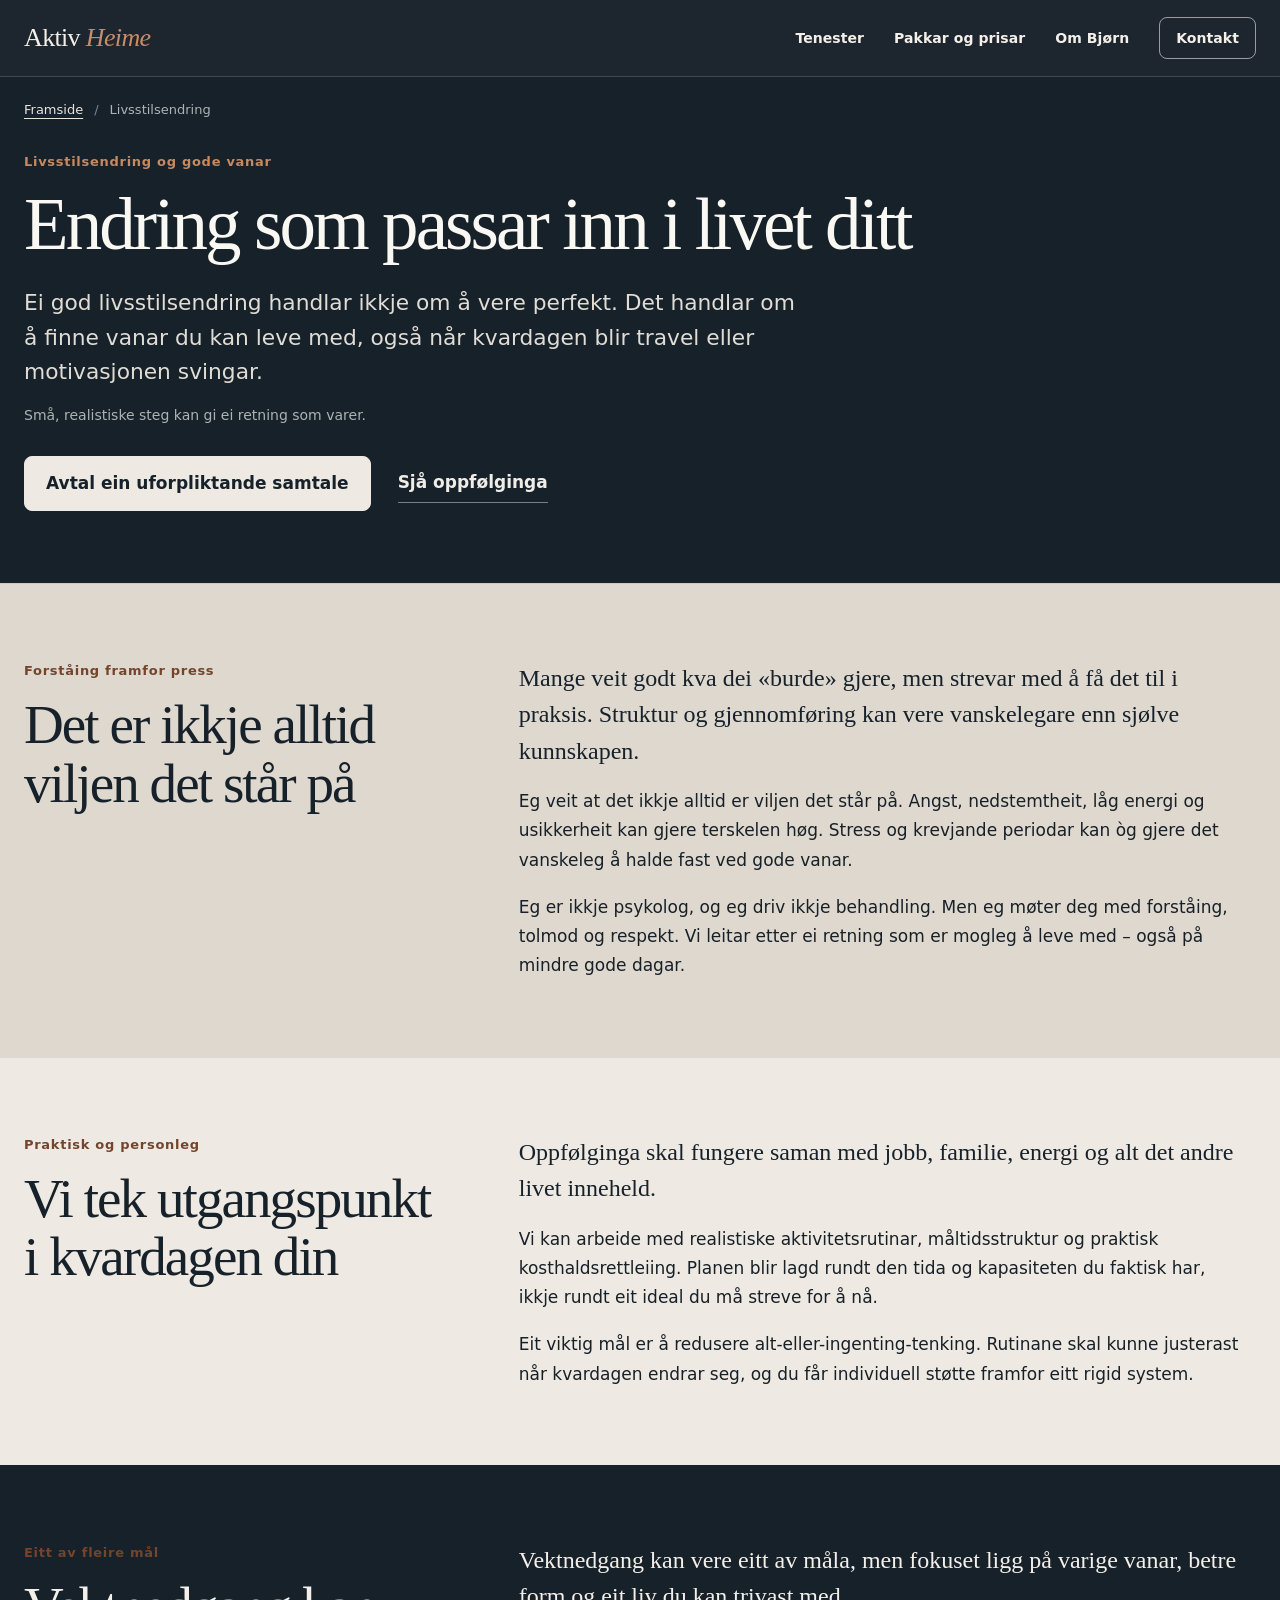
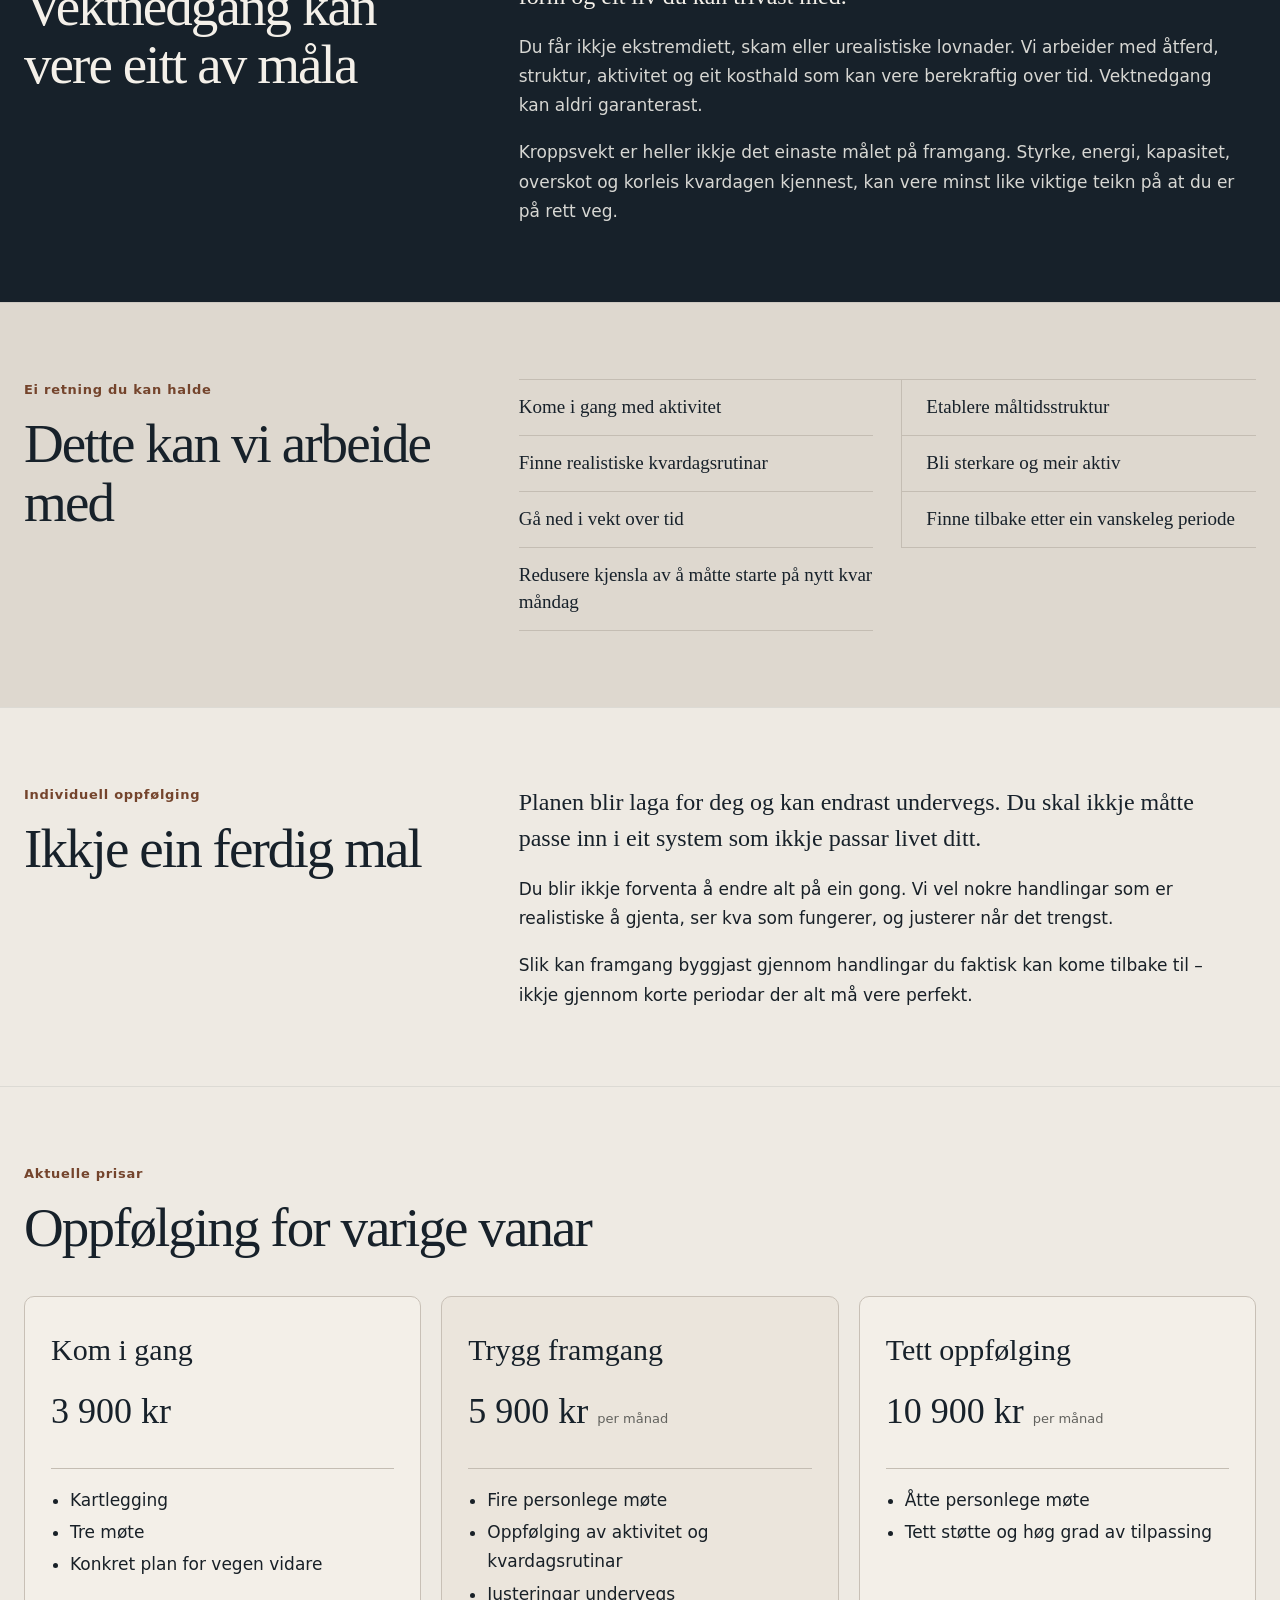
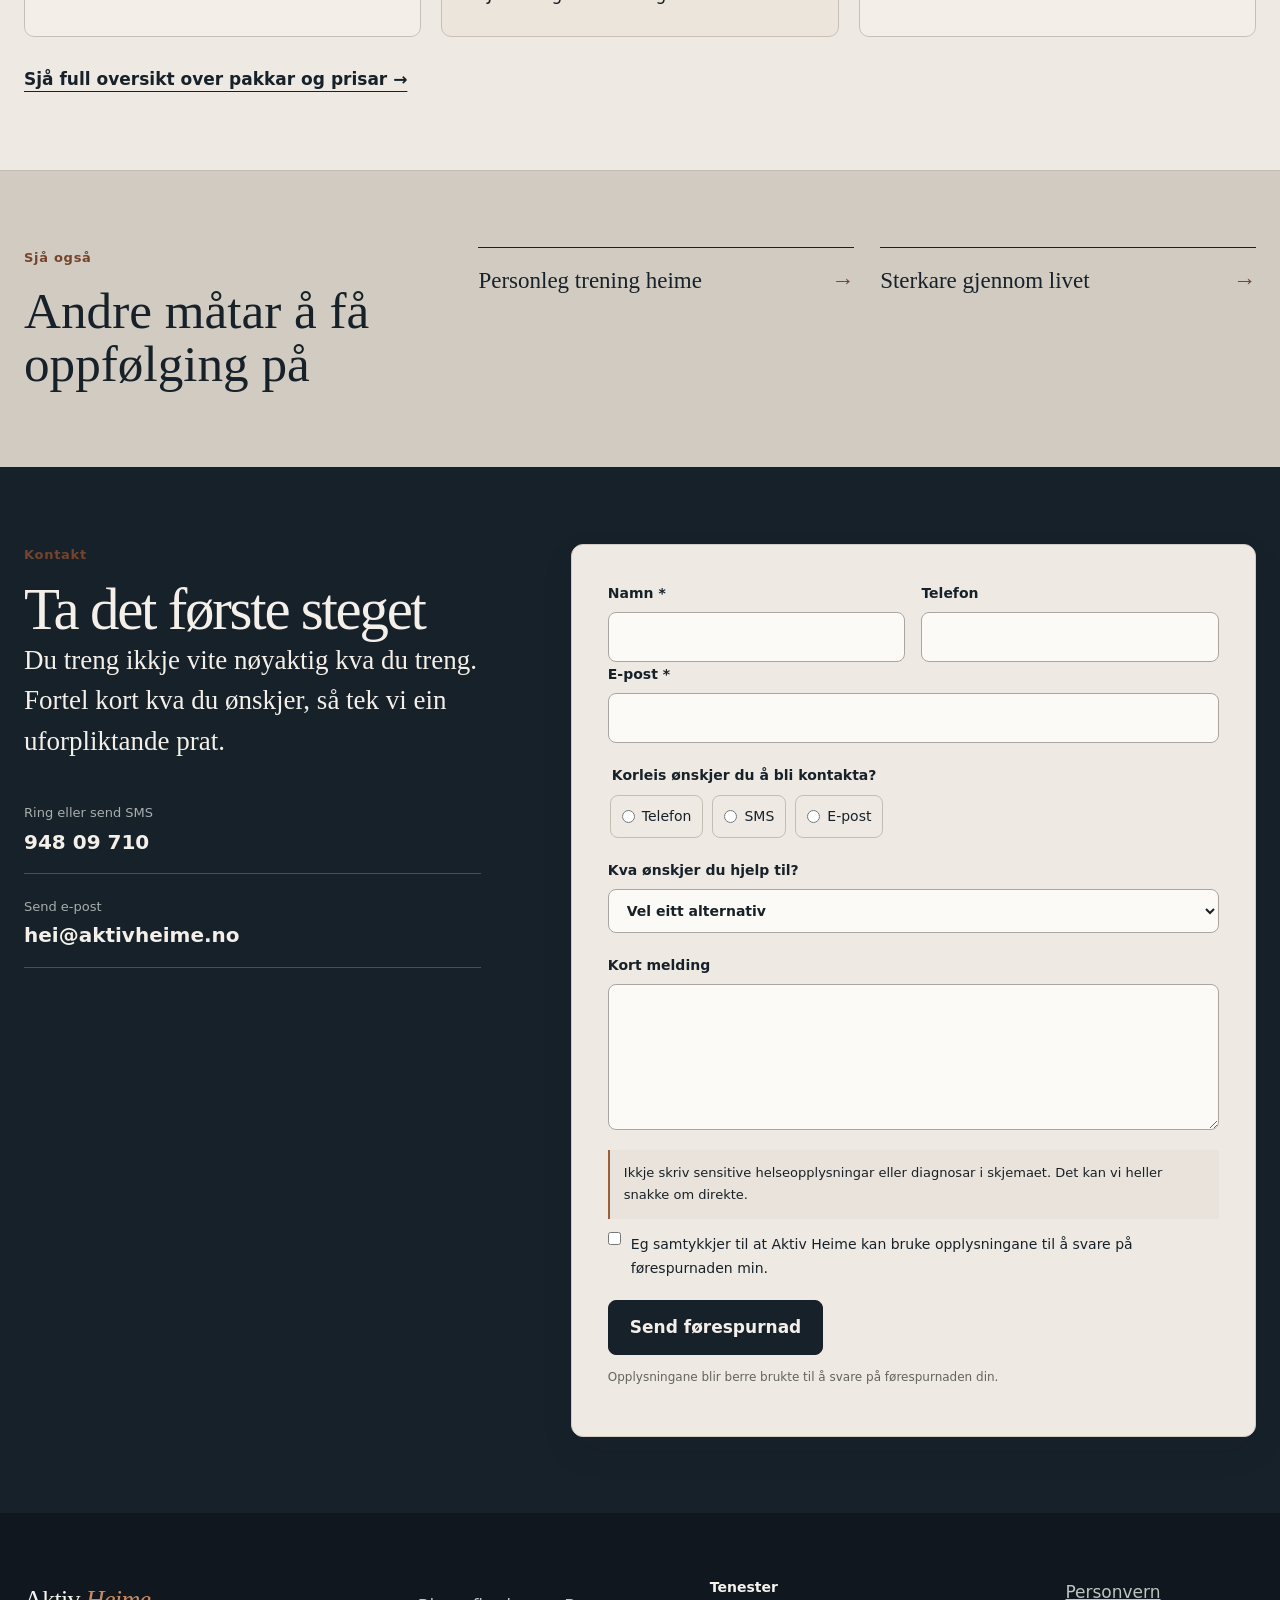
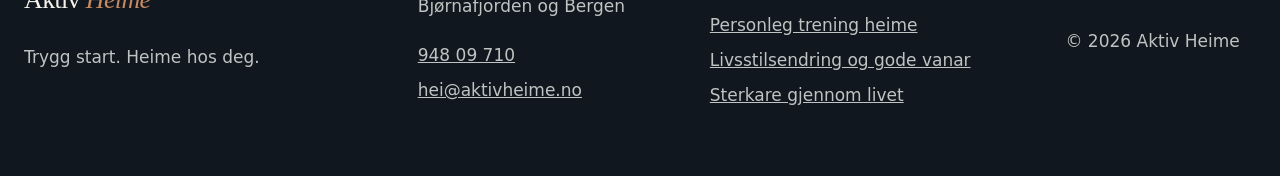
==== livsstilsendring.html @ d58cb323 "Legg til SEO-sider for tenestene" ====
<!doctype html>
<html lang="nn">
<head>
  <meta charset="utf-8">
  <meta name="viewport" content="width=device-width, initial-scale=1">
  <title>Livsstilsendring med personleg oppfølging i Bergen | Aktiv Heime</title>
  <meta name="description" content="Personleg støtte til aktivitet, kosthald og gode rutinar. For deg som ønskjer ei realistisk livsstilsendring i Bjørnafjorden eller Bergen.">
  <link rel="canonical" href="https://aktivheime.no/livsstilsendring.html">
  <meta property="og:type" content="website">
  <meta property="og:locale" content="nn_NO">
  <meta property="og:site_name" content="Aktiv Heime">
  <meta property="og:title" content="Livsstilsendring med personleg oppfølging i Bergen | Aktiv Heime">
  <meta property="og:description" content="Personleg støtte til aktivitet, kosthald og realistiske rutinar som passar inn i livet ditt.">
  <meta property="og:url" content="https://aktivheime.no/livsstilsendring.html">
  <meta property="og:image" content="https://aktivheime.no/assets/bjorn-hero.jpg">
  <meta name="twitter:card" content="summary_large_image">
  <meta name="twitter:title" content="Livsstilsendring med personleg oppfølging | Aktiv Heime">
  <meta name="twitter:description" content="Personleg støtte til aktivitet, kosthald og realistiske rutinar som passar inn i livet ditt.">
  <meta name="twitter:image" content="https://aktivheime.no/assets/bjorn-hero.jpg">
  <link rel="icon" href="favicon.svg" type="image/svg+xml">
  <link rel="stylesheet" href="styles.css">
  <script type="application/ld+json">
  {
    "@context": "https://schema.org",
    "@graph": [
      {
        "@type": "WebPage",
        "@id": "https://aktivheime.no/livsstilsendring.html#webpage",
        "url": "https://aktivheime.no/livsstilsendring.html",
        "name": "Livsstilsendring med personleg oppfølging i Bergen",
        "description": "Personleg støtte til aktivitet, kosthald og gode rutinar i Bjørnafjorden og Bergen.",
        "inLanguage": "nn-NO",
        "isPartOf": {"@id": "https://aktivheime.no/#website"},
        "breadcrumb": {"@id": "https://aktivheime.no/livsstilsendring.html#breadcrumb"},
        "mainEntity": {"@id": "https://aktivheime.no/livsstilsendring.html#service"}
      },
      {
        "@type": "WebSite",
        "@id": "https://aktivheime.no/#website",
        "url": "https://aktivheime.no/",
        "name": "Aktiv Heime",
        "inLanguage": "nn-NO"
      },
      {
        "@type": "BreadcrumbList",
        "@id": "https://aktivheime.no/livsstilsendring.html#breadcrumb",
        "itemListElement": [
          {"@type": "ListItem", "position": 1, "name": "Framside", "item": "https://aktivheime.no/"},
          {"@type": "ListItem", "position": 2, "name": "Livsstilsendring", "item": "https://aktivheime.no/livsstilsendring.html"}
        ]
      },
      {
        "@type": "Service",
        "@id": "https://aktivheime.no/livsstilsendring.html#service",
        "name": "Livsstilsendring og gode vanar",
        "serviceType": "Personleg oppfølging for livsstilsendring",
        "description": "Individuell støtte til aktivitet, kosthald og realistiske kvardagsrutinar.",
        "provider": {
          "@type": "ProfessionalService",
          "@id": "https://aktivheime.no/#provider",
          "name": "Aktiv Heime",
          "url": "https://aktivheime.no/",
          "telephone": "+4794809710",
          "email": "hei@aktivheime.no"
        },
        "areaServed": [
          {"@type": "Place", "name": "Bjørnafjorden"},
          {"@type": "Place", "name": "Bergen sør"},
          {"@type": "Place", "name": "Fana"},
          {"@type": "Place", "name": "Bergen sentrum"}
        ]
      }
    ]
  }
  </script>
</head>
<body>
  <a class="skip-link" href="#hovudinnhald">Gå til hovudinnhaldet</a>
  <header class="site-header">
    <div class="container nav-wrap">
      <a class="wordmark" href="/" aria-label="Aktiv Heime – til framsida">Aktiv <span>Heime</span></a>
      <button class="menu-button" type="button" aria-expanded="false" aria-controls="hovudmeny"><span class="sr-only">Opne meny</span><span></span><span></span><span></span></button>
      <nav id="hovudmeny" aria-label="Hovudmeny"><a href="/#tenester">Tenester</a><a href="/#pakkar">Pakkar og prisar</a><a href="/#om">Om Bjørn</a><a class="nav-cta" href="#kontakt">Kontakt</a></nav>
    </div>
  </header>
  <main id="hovudinnhald">
    <section class="service-hero service-hero-text">
      <div class="container">
        <nav class="breadcrumbs" aria-label="Brødsmular"><ol><li><a href="/">Framside</a></li><li aria-current="page">Livsstilsendring</li></ol></nav>
        <div class="service-hero-copy">
          <p class="eyebrow">Livsstilsendring og gode vanar</p>
          <h1>Endring som passar inn i livet ditt</h1>
          <p class="lead">Ei god livsstilsendring handlar ikkje om å vere perfekt. Det handlar om å finne vanar du kan leve med, også når kvardagen blir travel eller motivasjonen svingar.</p>
          <p class="service-support">Små, realistiske steg kan gi ei retning som varer.</p>
          <div class="actions"><a class="button primary" href="#kontakt">Avtal ein uforpliktande samtale</a><a class="button secondary" href="#slik-jobbar-vi">Sjå oppfølginga</a></div>
        </div>
      </div>
    </section>

    <section class="service-section">
      <div class="container service-grid">
        <div class="service-heading"><p class="eyebrow">Forståing framfor press</p><h2>Det er ikkje alltid viljen det står på</h2></div>
        <div class="service-prose">
          <p class="service-intro">Mange veit godt kva dei «burde» gjere, men strevar med å få det til i praksis. Struktur og gjennomføring kan vere vanskelegare enn sjølve kunnskapen.</p>
          <p>Eg veit at det ikkje alltid er viljen det står på. Angst, nedstemtheit, låg energi og usikkerheit kan gjere terskelen høg. Stress og krevjande periodar kan òg gjere det vanskeleg å halde fast ved gode vanar.</p>
          <p>Eg er ikkje psykolog, og eg driv ikkje behandling. Men eg møter deg med forståing, tolmod og respekt. Vi leitar etter ei retning som er mogleg å leve med – også på mindre gode dagar.</p>
        </div>
      </div>
    </section>

    <section class="service-section surface" id="slik-jobbar-vi">
      <div class="container service-grid">
        <div class="service-heading"><p class="eyebrow">Praktisk og personleg</p><h2>Vi tek utgangspunkt i kvardagen din</h2></div>
        <div class="service-prose">
          <p class="service-intro">Oppfølginga skal fungere saman med jobb, familie, energi og alt det andre livet inneheld.</p>
          <p>Vi kan arbeide med realistiske aktivitetsrutinar, måltidsstruktur og praktisk kosthaldsrettleiing. Planen blir lagd rundt den tida og kapasiteten du faktisk har, ikkje rundt eit ideal du må streve for å nå.</p>
          <p>Eit viktig mål er å redusere alt-eller-ingenting-tenking. Rutinane skal kunne justerast når kvardagen endrar seg, og du får individuell støtte framfor eitt rigid system.</p>
        </div>
      </div>
    </section>

    <section class="service-section dark">
      <div class="container service-grid">
        <div class="service-heading"><p class="eyebrow">Eitt av fleire mål</p><h2>Vektnedgang kan vere eitt av måla</h2></div>
        <div class="service-prose">
          <p class="service-intro">Vektnedgang kan vere eitt av måla, men fokuset ligg på varige vanar, betre form og eit liv du kan trivast med.</p>
          <p>Du får ikkje ekstremdiett, skam eller urealistiske lovnader. Vi arbeider med åtferd, struktur, aktivitet og eit kosthald som kan vere berekraftig over tid. Vektnedgang kan aldri garanterast.</p>
          <p>Kroppsvekt er heller ikkje det einaste målet på framgang. Styrke, energi, kapasitet, overskot og korleis kvardagen kjennest, kan vere minst like viktige teikn på at du er på rett veg.</p>
        </div>
      </div>
    </section>

    <section class="service-section">
      <div class="container service-grid">
        <div class="service-heading"><p class="eyebrow">Ei retning du kan halde</p><h2>Dette kan vi arbeide med</h2></div>
        <ul class="editorial-list">
          <li>Kome i gang med aktivitet</li>
          <li>Etablere måltidsstruktur</li>
          <li>Finne realistiske kvardagsrutinar</li>
          <li>Bli sterkare og meir aktiv</li>
          <li>Gå ned i vekt over tid</li>
          <li>Finne tilbake etter ein vanskeleg periode</li>
          <li>Redusere kjensla av å måtte starte på nytt kvar måndag</li>
        </ul>
      </div>
    </section>

    <section class="service-section surface">
      <div class="container service-grid">
        <div class="service-heading"><p class="eyebrow">Individuell oppfølging</p><h2>Ikkje ein ferdig mal</h2></div>
        <div class="service-prose">
          <p class="service-intro">Planen blir laga for deg og kan endrast undervegs. Du skal ikkje måtte passe inn i eit system som ikkje passar livet ditt.</p>
          <p>Du blir ikkje forventa å endre alt på ein gong. Vi vel nokre handlingar som er realistiske å gjenta, ser kva som fungerer, og justerer når det trengst.</p>
          <p>Slik kan framgang byggjast gjennom handlingar du faktisk kan kome tilbake til – ikkje gjennom korte periodar der alt må vere perfekt.</p>
        </div>
      </div>
    </section>

    <section class="service-section service-pricing" id="prisar">
      <div class="container">
        <div class="section-head"><p class="eyebrow">Aktuelle prisar</p><h2>Oppfølging for varige vanar</h2></div>
        <div class="summary-grid">
          <article class="summary-card"><h3>Kom i gang</h3><p class="price">3 900 kr</p><ul><li>Kartlegging</li><li>Tre møte</li><li>Konkret plan for vegen vidare</li></ul></article>
          <article class="summary-card"><h3>Trygg framgang</h3><p class="price">5 900 kr <small>per månad</small></p><ul><li>Fire personlege møte</li><li>Oppfølging av aktivitet og kvardagsrutinar</li><li>Justeringar undervegs</li></ul></article>
          <article class="summary-card"><h3>Tett oppfølging</h3><p class="price">10 900 kr <small>per månad</small></p><ul><li>Åtte personlege møte</li><li>Tett støtte og høg grad av tilpassing</li></ul></article>
        </div>
        <p class="pricing-overview"><a class="text-link" href="/#pakkar">Sjå full oversikt over pakkar og prisar →</a></p>
      </div>
    </section>

    <section class="service-section related">
      <div class="container related-grid">
        <div><p class="eyebrow">Sjå også</p><h2>Andre måtar å få oppfølging på</h2></div>
        <div class="related-links"><a href="personleg-trening-heime.html">Personleg trening heime</a><a href="sterkare-gjennom-livet.html">Sterkare gjennom livet</a></div>
      </div>
    </section>

    <section class="section contact" id="kontakt">
      <div class="container contact-grid">
        <div><p class="eyebrow">Kontakt</p><h2>Ta det første steget</h2><p class="large-copy">Du treng ikkje vite nøyaktig kva du treng. Fortel kort kva du ønskjer, så tek vi ein uforpliktande prat.</p><div class="contact-links"><a href="tel:+4794809710"><span>Ring eller send SMS</span><strong>948 09 710</strong></a><a href="mailto:hei@aktivheime.no"><span>Send e-post</span><strong>hei@aktivheime.no</strong></a></div></div>
        <form id="kontakt-skjema" action="https://formspree.io/f/mvzebbpd" method="POST" novalidate>
          <input type="hidden" name="side" value="Livsstilsendring">
          <div class="form-status" role="status" aria-live="polite" aria-atomic="true" tabindex="-1"></div>
          <div class="field-row"><label>Namn <span aria-hidden="true">*</span><input name="namn" autocomplete="name" required></label><label>Telefon<input name="telefon" type="tel" autocomplete="tel"></label></div>
          <label>E-post <span aria-hidden="true">*</span><input name="epost" type="email" autocomplete="email" required></label>
          <fieldset><legend>Korleis ønskjer du å bli kontakta?</legend><div class="options"><label><input type="radio" name="kontaktmåte" value="Telefon" required> Telefon</label><label><input type="radio" name="kontaktmåte" value="SMS"> SMS</label><label><input type="radio" name="kontaktmåte" value="E-post"> E-post</label></div></fieldset>
          <label>Kva ønskjer du hjelp til?<select name="ønske" required><option value="">Vel eitt alternativ</option><option>Kome i gang</option><option>Bli sterkare i kvardagen</option><option>Livsstil og gode rutinar</option><option>Trening heime</option><option>Trening ute</option><option>Anna</option></select></label>
          <label>Kort melding<textarea name="melding" rows="5"></textarea></label>
          <p class="warning">Ikkje skriv sensitive helseopplysningar eller diagnosar i skjemaet. Det kan vi heller snakke om direkte.</p>
          <div class="honeypot" aria-hidden="true"><label>Ikkje fyll ut dette feltet<input name="_gotcha" tabindex="-1" autocomplete="off"></label></div>
          <label class="consent"><input type="checkbox" name="samtykke" required> <span>Eg samtykkjer til at Aktiv Heime kan bruke opplysningane til å svare på førespurnaden min.</span></label>
          <button class="button primary" type="submit">Send førespurnad</button>
          <p class="form-note">Opplysningane blir berre brukte til å svare på førespurnaden din.</p>
        </form>
      </div>
    </section>
  </main>
  <footer><div class="container footer-grid"><div><a class="wordmark light" href="/">Aktiv <span>Heime</span></a><p>Trygg start. Heime hos deg.</p></div><div><p>Bjørnafjorden og Bergen</p><a href="tel:+4794809710">948 09 710</a><a href="mailto:hei@aktivheime.no">hei@aktivheime.no</a></div><div><p class="footer-heading">Tenester</p><a href="personleg-trening-heime.html">Personleg trening heime</a><a href="livsstilsendring.html">Livsstilsendring og gode vanar</a><a href="sterkare-gjennom-livet.html">Sterkare gjennom livet</a></div><div><a href="personvern.html">Personvern</a><p>© <span id="year"></span> Aktiv Heime</p></div></div></footer>
  <script src="script.js" defer></script>
</body>
</html>
---- styles.css ----
:root{
  --stone:#ded8cf;
  --surface:#eeeae3;
  --navy:#17212a;
  --navy-soft:#111920;
  --ink:#182027;
  --muted:#62625e;
  --copper:#9a603d;
  --copper-text:#74442c;
  --line:#c4bdb3;
  --line-dark:rgba(255,255,255,.18);
  --white:#f4f0e9;
  --radius:8px;
  --radius-large:12px;
  --shadow:0 14px 36px rgba(23,32,42,.07);
  --container:1280px;
  --serif:Iowan Old Style,Palatino Linotype,Book Antiqua,Palatino,Georgia,serif;
  --sans:Inter,ui-sans-serif,system-ui,-apple-system,BlinkMacSystemFont,"Segoe UI",sans-serif;
}

*{box-sizing:border-box}
html{scroll-behavior:smooth;scroll-padding-top:82px}
body{margin:0;background:var(--stone);color:var(--ink);font-family:var(--sans);font-size:17px;line-height:1.72;-webkit-font-smoothing:antialiased}
img{display:block;max-width:100%}
a{color:inherit}
button,input,select,textarea{font:inherit}
.container{width:min(calc(100% - 48px),var(--container));margin-inline:auto}
.sr-only{position:absolute;width:1px;height:1px;padding:0;margin:-1px;overflow:hidden;clip:rect(0,0,0,0);white-space:nowrap;border:0}
.skip-link{position:fixed;left:20px;top:-80px;z-index:1000;background:var(--surface);padding:11px 16px;border-radius:var(--radius)}
.skip-link:focus{top:20px}

.site-header{position:sticky;top:0;z-index:50;background:rgba(23,33,42,.97);border-bottom:1px solid rgba(244,240,233,.16);backdrop-filter:blur(10px)}
.nav-wrap{height:76px;display:flex;align-items:center;justify-content:space-between}
.wordmark{font-family:var(--serif);font-size:26px;text-decoration:none;color:var(--white);letter-spacing:-.025em}
.wordmark span{font-style:italic;color:#c98c68}
#hovudmeny{display:flex;align-items:center;gap:30px}
#hovudmeny a{text-decoration:none;color:var(--white);font-size:14px;font-weight:600;letter-spacing:.005em}
#hovudmeny a:hover{text-decoration:underline;text-underline-offset:6px;text-decoration-thickness:1px}
.nav-cta{border:1px solid rgba(244,240,233,.58);border-radius:var(--radius);padding:8px 16px}
.menu-button{display:none;background:none;border:0;padding:12px}
.menu-button span:not(.sr-only){display:block;width:25px;height:1.5px;background:var(--white);margin:6px}

.hero{background:var(--navy);color:#e9e6df;padding:54px 0 60px}
.hero-grid{display:grid;grid-template-columns:minmax(0,.95fr) minmax(410px,1.05fr);gap:76px;align-items:center}
.hero-copy{padding:18px 0;max-width:650px}
.eyebrow{margin:0 0 14px;color:var(--copper-text);font-size:13px;font-weight:750;letter-spacing:.055em}
.hero .eyebrow{color:#c58a62}
.hero h1,.section h2{margin:0;color:var(--navy);font-family:var(--serif);font-weight:400;line-height:1.01;letter-spacing:-.038em}
.hero h1{color:#faf8f3;font-size:clamp(58px,6vw,88px);max-width:650px}
.hero h1 em{color:#d5a17d;font-weight:400}
.lead{max-width:610px;margin:25px 0 12px;font-size:clamp(19px,1.7vw,22px);line-height:1.58;color:#e1ddd5}
.byline{font-size:14px;color:#aaaead}
.actions{display:flex;align-items:center;gap:27px;flex-wrap:wrap;margin-top:29px}
.button{display:inline-flex;min-height:50px;padding:12px 21px;border:1px solid var(--navy);border-radius:var(--radius);align-items:center;justify-content:center;background:transparent;color:var(--navy);font-weight:720;text-decoration:none;cursor:pointer}
.primary{background:var(--navy);color:var(--white)}
.primary:hover{background:var(--navy-soft)}
.hero .primary{background:var(--surface);border-color:var(--surface);color:var(--navy)}
.hero .primary:hover{background:#fff}
.hero .secondary{min-height:auto;padding:5px 0;border:0;border-bottom:1px solid rgba(255,255,255,.42);border-radius:0;color:#f0ede7;font-weight:600}
.hero .secondary:hover{border-color:#fff}
.micro{margin:13px 0 0;color:#92999b;font-size:13px}
.hero-image{height:min(640px,68vh);margin:0;overflow:hidden;border:1px solid rgba(255,255,255,.16);border-radius:10px;background:#d7d5d0}
.hero-image img{width:100%;height:100%;object-fit:cover;object-position:50% 24%}

.ticks{display:flex;gap:10px 24px;flex-wrap:wrap;list-style:none;padding:0;margin:18px 0 0}
.ticks li{position:relative;padding-left:15px;font-size:14px}
.ticks li:before{content:"";position:absolute;left:0;top:.72em;width:5px;height:5px;background:var(--copper)}

.section{padding:80px 0;border-top:1px solid rgba(23,32,42,.07)}
.section-head{max-width:760px;margin-bottom:38px}
.section h2{font-size:clamp(43px,4.6vw,60px)}
.section-head>p:last-child{max-width:650px;color:var(--muted);font-size:18px}

.intro{background:var(--stone)}
.intro-grid{display:grid;grid-template-columns:.75fr 1.25fr;gap:82px;align-items:start}
.intro-copy>p:not(.eyebrow){max-width:500px;margin:20px 0 0}
.intro .ticks{margin-top:24px}
.fit-panel h3{margin:0 0 24px;color:var(--navy);font-family:var(--serif);font-size:clamp(30px,3vw,42px);font-weight:400;line-height:1.16}
.fit-grid{display:grid;grid-template-columns:1fr 1fr;border-top:1px solid var(--line)}
.fit-grid p{margin:0;padding:16px 20px 16px 0;border-bottom:1px solid var(--line);font-family:var(--serif);font-size:18px;line-height:1.42;color:var(--navy)}
.fit-grid p:nth-child(even){padding-left:20px;border-left:1px solid var(--line)}
.fit-grid p:last-child{grid-column:1/-1}
.fit-grid p:before{content:"";display:inline-block;width:14px;height:1px;margin:0 10px .35em 0;background:var(--copper)}

.life{background:var(--navy);color:#d4d5d2}
.life-grid{display:grid;grid-template-columns:.72fr 1.28fr;gap:76px;align-items:start}
.large-copy{max-width:690px;margin-top:0;color:var(--navy);font-family:var(--serif);font-size:27px;line-height:1.5}
.life h2{color:var(--white)}
.life .large-copy{color:var(--white)}
.life blockquote,.about blockquote{max-width:700px;margin:30px 0 0;padding:0;color:var(--copper);border:0;font-family:var(--serif);font-size:clamp(31px,3vw,44px);line-height:1.24}
.life blockquote{max-width:760px;color:var(--white);font-size:clamp(36px,4vw,55px)}
.life blockquote:before{content:"";display:block;width:58px;height:1px;margin-bottom:20px;background:var(--copper)}
.life .more-link{color:var(--white);border-color:rgba(255,255,255,.42)}

.services{background:var(--stone)}
.card-grid{display:grid;grid-template-columns:repeat(3,1fr);gap:32px}
.card-grid article{padding:22px 24px 12px 0;border-top:1px solid var(--navy)}
.card-grid article>span{color:var(--copper-text);font-size:12px;font-weight:750}
.card-grid h3,.price-grid h3,.process h3{color:var(--navy);font-family:var(--serif);font-size:28px;font-weight:400;line-height:1.2}
.card-grid h3{margin:19px 0 12px}
.card-grid article p{margin-bottom:0}
.more-link{display:inline-block;margin-top:18px;color:var(--navy);font-weight:700;text-decoration:none;border-bottom:1px solid var(--copper);text-underline-offset:5px}
.more-link:hover{border-color:var(--navy)}
.note{max-width:900px;margin-top:28px;padding:14px 20px;border-left:2px solid var(--copper);background:rgba(244,241,235,.66)}

.pricing{background:var(--surface);color:var(--ink)}
.pricing h2{color:var(--navy)}
.pricing .section-head{max-width:840px}
.pricing .section-head>p:last-child{color:var(--muted)}
.price-grid{display:grid;grid-template-columns:repeat(3,1fr);gap:20px}
.pricing{padding-top:72px;padding-bottom:72px}
.price-grid article{display:flex;flex-direction:column;padding:28px 27px 25px;background:#f3efe8;color:var(--ink);border:1px solid #c8c0b6;border-radius:10px;box-shadow:none}
.price-grid article:nth-child(2){background:#ebe5dc;border-color:#8d8175}
.package{margin:0 0 14px;color:var(--copper-text);font-size:12px;font-weight:750;letter-spacing:.035em}
.price-grid h3{margin:0 0 8px;font-size:32px}
.price{margin:0 0 17px;color:var(--navy);font-family:var(--serif);font-size:36px}
.price small{color:var(--muted);font-family:var(--sans);font-size:13px}
.price-grid ul{flex:1;margin:15px 0 20px;padding:15px 0 0 19px;border-top:1px solid var(--line)}
.price-grid li{margin:3px 0}
.text-link{color:var(--navy);font-weight:720;text-underline-offset:6px}
.price-grid .text-link{margin-top:auto}
.extras{display:grid;grid-template-columns:repeat(3,1fr);margin-top:18px;border-top:1px solid var(--line);border-bottom:1px solid var(--line)}
.extras div{display:flex;flex-direction:column;padding:16px 22px;border-right:1px solid var(--line)}
.extras div:last-child{border:0}
.extras strong{color:var(--navy)}

.about{padding:82px 0;background:#d2cbc1}
.about-grid{display:grid;grid-template-columns:minmax(390px,.9fr) minmax(0,1.1fr);gap:84px;align-items:start}
.about figure{align-self:start;aspect-ratio:4/5;margin:0;overflow:hidden;border-radius:var(--radius-large)}
.about figure picture{display:block;width:100%;height:100%}
.about figure img{width:100%;height:100%;object-fit:cover;object-position:center 20%}
.about-grid>div{padding-top:4px}
.about-grid>div>p:not(.eyebrow){max-width:660px}
.about-grid>div>p{margin-top:0;margin-bottom:17px}
.credentials{display:grid;grid-template-columns:1fr 1fr;gap:0 28px;list-style:none;padding:0;margin:23px 0}
.credentials li{padding:9px 0;border-top:1px solid var(--line)}
.about blockquote{margin-top:24px;font-size:clamp(26px,2.64vw,36px)}

.process{padding:68px 0;background:var(--stone)}
.process .section-head{margin-bottom:30px}
.process ol{display:grid;grid-template-columns:repeat(4,1fr);gap:36px;list-style:none;padding:0}
.process li{padding-top:16px;border-top:1px solid var(--navy)}
.process li>span{color:var(--copper);font-family:var(--serif);font-size:30px}
.process h3{margin:10px 0 6px}
.process li p{margin:0}

.travel{padding:58px 0}
.travel-grid{display:grid;grid-template-columns:.9fr 1.1fr;gap:72px}
.travel h2{font-size:clamp(38px,4vw,50px)}
.travel-grid>div>p:last-child{margin-bottom:0}
.travel-card{padding:0;border-top:1px solid var(--navy)}
.travel-card div{display:flex;justify-content:space-between;gap:25px;padding:14px 0;border-bottom:1px solid var(--line)}
.travel-card span{text-align:right;color:var(--copper-text);font-weight:700}
.travel-card p{color:var(--muted);font-size:14px}

.contact{padding:76px 0;background:var(--navy);color:#d7d7d3}
.contact h2{color:var(--white)}
.contact .large-copy{color:var(--white)}
.contact-grid{display:grid;grid-template-columns:.8fr 1.2fr;gap:90px;align-items:start}
.contact-links{display:grid;gap:8px;margin-top:27px}
.contact-links a{display:flex;flex-direction:column;padding:14px 0;border-bottom:1px solid var(--line);text-decoration:none}
.contact-links span{color:#a8aeac;font-size:13px}
.contact-links strong{color:var(--white);font-size:20px}
.contact-links a{border-color:rgba(244,240,233,.22)}
form{padding:36px;background:var(--surface);color:var(--ink);border:1px solid #d2cbc1;border-radius:var(--radius-large);box-shadow:var(--shadow)}
label,legend{color:var(--navy);font-size:14px;font-weight:700}
input,select,textarea{display:block;width:100%;margin-top:7px;padding:12px 14px;border:1px solid #aaa69f;border-radius:var(--radius);background:#fbfaf7;color:var(--ink)}
textarea{resize:vertical}
.field-row{display:grid;grid-template-columns:1fr 1fr;gap:16px}
form>label,form>fieldset{display:block;margin-bottom:20px}
fieldset{border:0;padding:0}
.options{display:flex;flex-wrap:wrap;gap:9px;margin-top:8px}
.options label{display:flex;align-items:center;gap:7px;padding:8px 11px;border:1px solid var(--line);border-radius:var(--radius);font-weight:500}
.options input,.consent input{width:auto;margin:0}
.warning{padding:12px 14px;border-left:2px solid var(--copper);background:#e9e3db;font-size:13px}
.consent{display:flex;align-items:flex-start;gap:10px;font-weight:500}
.form-note{color:var(--muted);font-size:12px}
.form-status:not(:empty){margin-bottom:20px;padding:12px;border-left:2px solid var(--copper);background:#e9e3db}
.honeypot{position:absolute;left:-9999px}
.is-invalid{border-color:#8f2828;box-shadow:0 0 0 2px rgba(143,40,40,.13)}
input[type=hidden]{display:none}

footer{padding:62px 0;background:#10171e;color:#bfc3c1}
.footer-grid{display:grid;grid-template-columns:1.4fr 1fr 1.25fr .75fr;gap:38px}
.footer-grid>div{display:flex;flex-direction:column;align-items:flex-start}
.footer-grid a{margin:3px 0}
.footer-heading{margin:0 0 9px;color:#f6f3ed;font-size:14px;font-weight:700}
.light{color:#f6f3ed}
.light span{color:#c98961}
:focus-visible{outline:3px solid #b76839;outline-offset:4px}

.privacy{max-width:800px}
.privacy h1{color:var(--navy);font-family:var(--serif);font-size:clamp(44px,6vw,72px);font-weight:400;line-height:1.08;letter-spacing:-.04em}
.privacy h2{margin-top:46px;font-family:var(--serif);font-size:30px}
.privacy p{max-width:720px}

.anchor-target{display:block;height:0;scroll-margin-top:82px}
.service-hero{padding:0 0 64px;background:var(--navy);color:#e9e6df}
.breadcrumbs{padding:22px 0 30px}
.breadcrumbs ol{display:flex;align-items:center;flex-wrap:wrap;gap:7px 11px;list-style:none;margin:0;padding:0}
.breadcrumbs li{display:flex;align-items:center;gap:11px;color:#aeb3b2;font-size:13px}
.breadcrumbs li+li:before{content:"/";color:#7f8788}
.breadcrumbs a{color:#e8e4dc;text-underline-offset:4px}
.service-hero-grid{display:grid;grid-template-columns:minmax(0,.95fr) minmax(400px,1.05fr);gap:76px;align-items:center}
.service-hero-copy{max-width:690px}
.service-hero-copy .eyebrow{color:#c58a62}
.service-hero h1{max-width:760px;margin:0;color:#faf8f3;font-family:var(--serif);font-size:clamp(54px,5.7vw,82px);font-weight:400;line-height:1.01;letter-spacing:-.04em}
.service-hero .lead{margin-bottom:13px}
.service-support{max-width:620px;margin:0;color:#aeb3b2;font-size:14px}
.service-hero .primary{background:var(--surface);border-color:var(--surface);color:var(--navy)}
.service-hero .primary:hover{background:#fff}
.service-hero .secondary{min-height:auto;padding:5px 0;border:0;border-bottom:1px solid rgba(255,255,255,.42);border-radius:0;color:#f0ede7;font-weight:600}
.service-hero .secondary:hover{border-color:#fff}
.service-hero-image{height:min(590px,66vh);margin:0;overflow:hidden;border:1px solid rgba(255,255,255,.16);border-radius:10px;background:#d7d5d0}
.service-hero-image picture{display:block;width:100%;height:100%}
.service-hero-image img{width:100%;height:100%;object-fit:cover;object-position:50% 22%}
.service-hero-text{padding-bottom:72px}
.service-hero-text .service-hero-copy{max-width:920px}
.service-hero-text h1{max-width:920px}
.service-hero-text .lead{max-width:790px}
.service-hero-bw .service-hero-image img{object-position:50% 18%}
.hero-quote{max-width:650px;margin:26px 0 0;color:#d5a17d;font-family:var(--serif);font-size:clamp(27px,2.7vw,39px);line-height:1.25}

.service-section{padding:76px 0;border-top:1px solid rgba(23,32,42,.08)}
.service-section.surface{background:var(--surface)}
.service-section.dark{background:var(--navy);color:#d7d7d3}
.service-grid{display:grid;grid-template-columns:minmax(260px,.72fr) minmax(0,1.28fr);gap:80px;align-items:start}
.service-heading{max-width:470px}
.service-heading h2,.service-section>.container>.section-head h2{margin:0;color:var(--navy);font-family:var(--serif);font-size:clamp(40px,4.3vw,58px);font-weight:400;line-height:1.06;letter-spacing:-.035em}
.service-section.dark .service-heading h2{color:var(--white)}
.service-prose{max-width:720px}
.service-prose>p:first-child{margin-top:0}
.service-prose p{margin-bottom:18px}
.service-prose p:last-child{margin-bottom:0}
.service-intro{font-family:var(--serif);font-size:24px;line-height:1.52;color:var(--navy)}
.dark .service-intro{color:var(--white)}
.editorial-list{display:grid;grid-template-columns:1fr 1fr;gap:0 28px;list-style:none;margin:0;padding:0;border-top:1px solid var(--line)}
.editorial-list li{padding:14px 0;border-bottom:1px solid var(--line);color:var(--navy);font-family:var(--serif);font-size:19px;line-height:1.42}
.editorial-list li:nth-child(even){padding-left:24px;border-left:1px solid var(--line)}
.step-list{display:grid;grid-template-columns:repeat(5,1fr);gap:24px;list-style:none;margin:34px 0 0;padding:0}
.step-list li{padding-top:15px;border-top:1px solid var(--navy)}
.step-list span{display:block;margin-bottom:9px;color:var(--copper-text);font-family:var(--serif);font-size:25px}
.step-list strong{display:block;color:var(--navy);font-family:var(--serif);font-size:20px;font-weight:400;line-height:1.3}
.safety-note{margin-top:26px;padding:15px 18px;border-left:2px solid var(--copper);background:rgba(244,241,235,.6);color:var(--ink)}

.service-pricing{background:var(--surface)}
.service-pricing .section-head{max-width:820px}
.summary-grid{display:grid;grid-template-columns:repeat(3,1fr);gap:20px}
.summary-card{display:flex;flex-direction:column;padding:27px 26px 24px;border:1px solid #c8c0b6;border-radius:10px;background:#f3efe8}
.summary-card:nth-child(2){background:#ebe5dc}
.summary-card h3{margin:0 0 6px;color:var(--navy);font-family:var(--serif);font-size:30px;font-weight:400}
.summary-card .price{margin-bottom:13px}
.summary-card ul{flex:1;margin:12px 0 0;padding:14px 0 0 19px;border-top:1px solid var(--line)}
.summary-card li{margin:3px 0}
.pricing-overview{margin:28px 0 0}

.related{background:#d2cbc1}
.related-grid{display:grid;grid-template-columns:.65fr 1.35fr;gap:80px}
.related-grid h2{margin:0;color:var(--navy);font-family:var(--serif);font-size:clamp(38px,4vw,52px);font-weight:400;line-height:1.05}
.related-links{display:grid;grid-template-columns:1fr 1fr;gap:26px}
.related-links a{display:flex;min-height:105px;padding:18px 0;border-top:1px solid var(--navy);align-items:flex-start;justify-content:space-between;gap:20px;color:var(--navy);font-family:var(--serif);font-size:23px;line-height:1.3;text-decoration:none}
.related-links a:after{content:"→";color:var(--copper-text)}
.related-links a:hover{text-decoration:underline;text-underline-offset:6px}

@media(max-width:900px){
  .hero-grid,.intro-grid,.life-grid,.about-grid,.travel-grid,.contact-grid{grid-template-columns:1fr;gap:44px}
  .hero{padding:44px 0 50px}
  .hero-copy{max-width:720px;padding:10px 0}
  .hero-image{height:auto;max-width:700px}
  .hero-image img{aspect-ratio:16/10;object-position:50% 24%}
  .fit-grid,.price-grid{grid-template-columns:1fr 1fr}
  .card-grid{grid-template-columns:1fr;gap:20px}
  .card-grid article{min-height:0}
  .process ol{grid-template-columns:1fr 1fr}
  .about figure{max-width:540px}
  .about-grid>div{padding-top:0}
  .section{padding:64px 0}
  .service-hero-grid,.service-grid,.related-grid{grid-template-columns:1fr;gap:42px}
  .service-hero-image{height:auto;max-width:680px}
  .service-hero-image img{aspect-ratio:16/10}
  .step-list{grid-template-columns:1fr 1fr}
  .summary-grid{grid-template-columns:1fr 1fr}
  .footer-grid{grid-template-columns:1.2fr 1fr}
}

@media(max-width:680px){
  body{font-size:16px;line-height:1.6}
  .container{width:min(calc(100% - 30px),var(--container))}
  .nav-wrap{height:68px}
  .menu-button{display:block}
  #hovudmeny{display:none;position:absolute;left:0;right:0;top:68px;flex-direction:column;align-items:stretch;gap:4px;padding:18px 20px 24px;background:var(--navy);border-bottom:1px solid rgba(244,240,233,.16);box-shadow:0 10px 22px rgba(17,25,32,.16)}
  #hovudmeny.open{display:flex}
  #hovudmeny a{padding:12px}
  .nav-cta{margin-top:6px;text-align:center}
  .hero{padding:32px 0 40px}
  .hero h1{font-size:49px}
  .lead{font-size:18px}
  .actions{display:flex;align-items:flex-start;gap:22px}
  .hero .primary{width:100%}
  .hero .secondary{width:auto}
  .section{padding:42px 0}
  .section h2{font-size:41px}
  .section-head{margin-bottom:30px}
  .intro-grid{gap:34px}
  .fit-panel h3{margin-bottom:20px}
  .fit-grid,.price-grid,.extras{grid-template-columns:1fr}
  .fit-grid p{min-height:0;padding:14px 0}
  .fit-grid p:nth-child(even){padding-left:0;border-left:0}
  .fit-grid p:last-child{grid-column:auto}
  .card-grid article,.price-grid article{padding:24px 22px}
  .price-grid article{line-height:1.58}
  .extras div{padding-inline:0;border-right:0;border-bottom:1px solid var(--line-dark)}
  .process{padding:42px 0}
  .process ol{grid-template-columns:1fr 1fr;gap:28px 20px}
  .credentials{grid-template-columns:1fr}
  .travel{padding:38px 0}
  .travel-card div{flex-direction:column;gap:3px}
  .travel-card span{text-align:left}
  .contact{padding:44px 0}
  .field-row{grid-template-columns:1fr}
  form{padding:22px}
  form>label,form>fieldset{margin-bottom:16px}
  .footer-grid{grid-template-columns:1fr}
  footer{padding:38px 0}
  .footer-grid{gap:18px}
  .footer-grid p{margin:8px 0}
  .hero-image img{aspect-ratio:4/5;object-position:50% 20%}
  .service-hero{padding-bottom:42px}
  .breadcrumbs{padding:16px 0 24px}
  .service-hero h1{font-size:48px}
  .service-hero-grid{gap:32px}
  .service-hero-image img{aspect-ratio:4/5;object-position:50% 20%}
  .service-section{padding:48px 0}
  .service-heading h2,.service-section>.container>.section-head h2{font-size:40px}
  .service-intro{font-size:21px}
  .editorial-list,.summary-grid,.related-links{grid-template-columns:1fr}
  .editorial-list li:nth-child(even){padding-left:0;border-left:0}
  .step-list{grid-template-columns:1fr 1fr;gap:24px 18px}
  .summary-card{padding:23px 21px}
  .related-grid{gap:30px}
}

@media(prefers-reduced-motion:reduce){
  html{scroll-behavior:auto}
  *,*:before,*:after{animation-duration:.01ms!important;animation-iteration-count:1!important;transition-duration:.01ms!important}
}
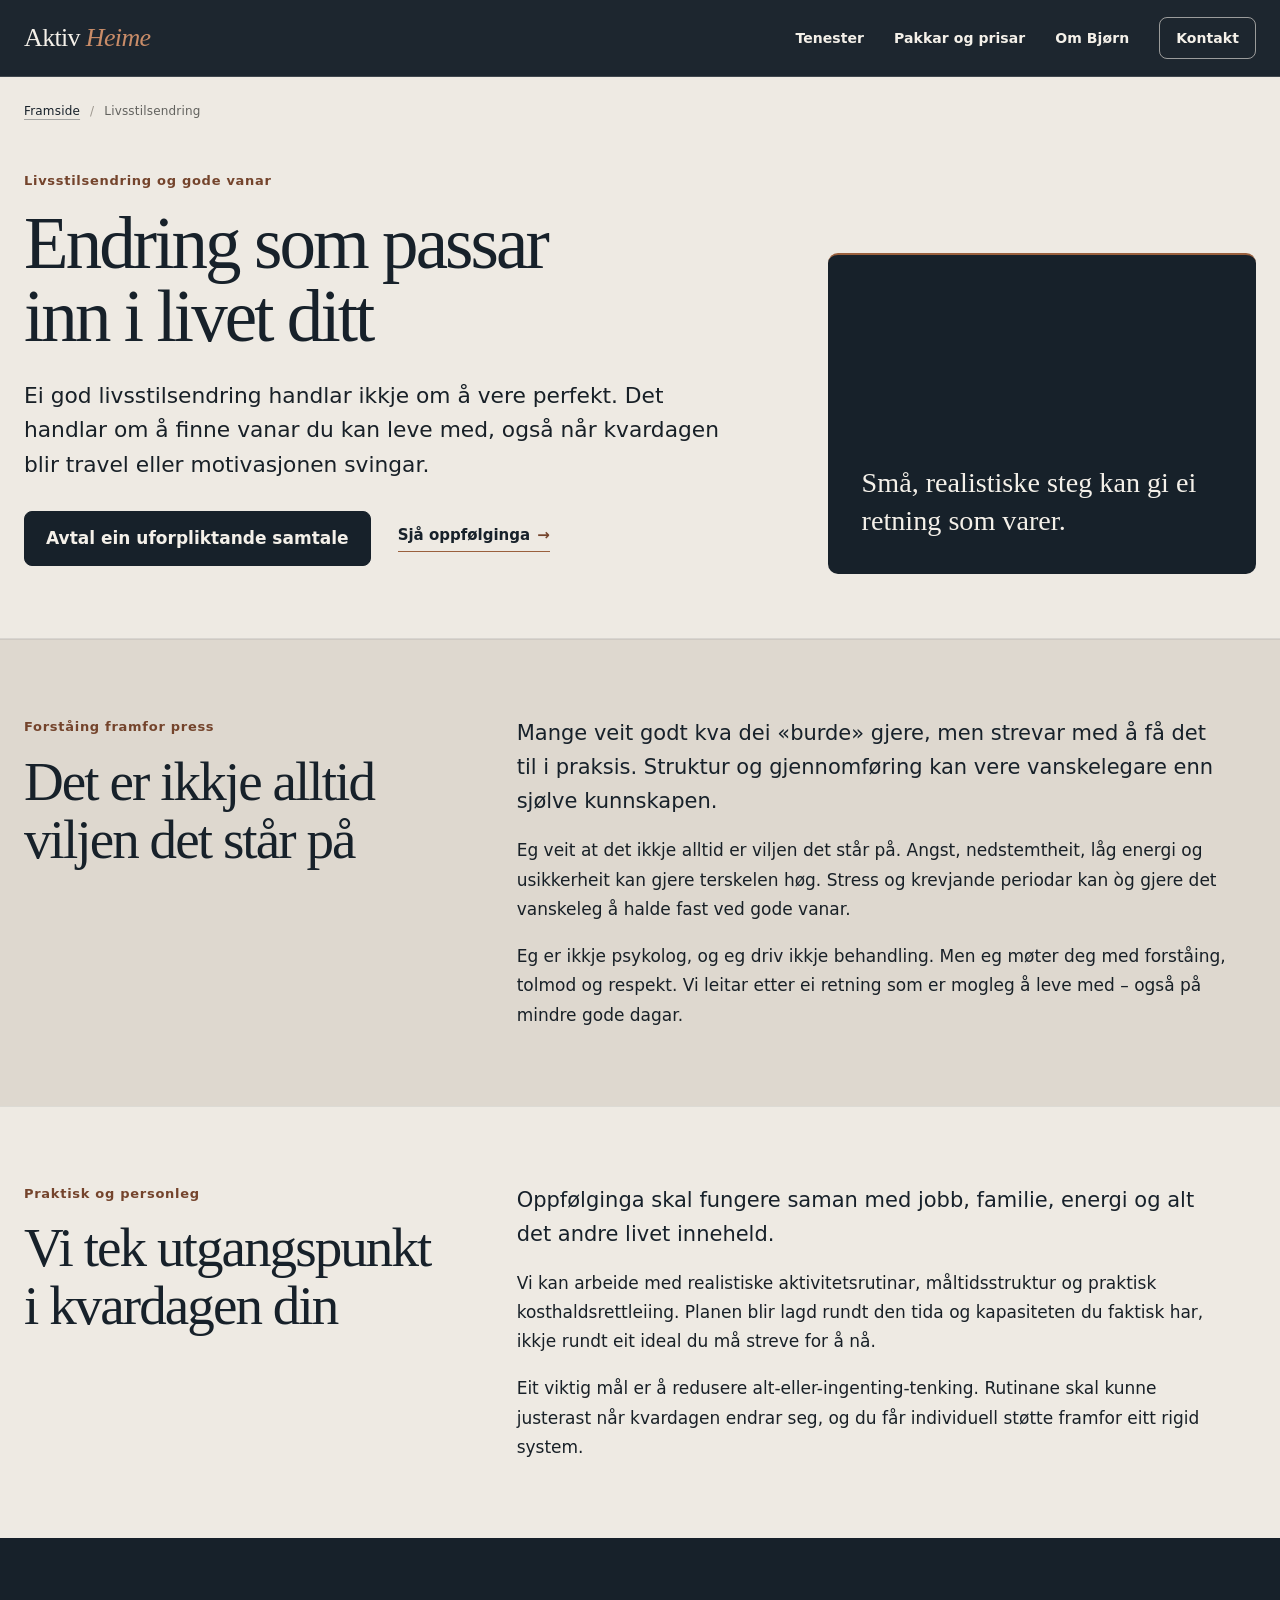
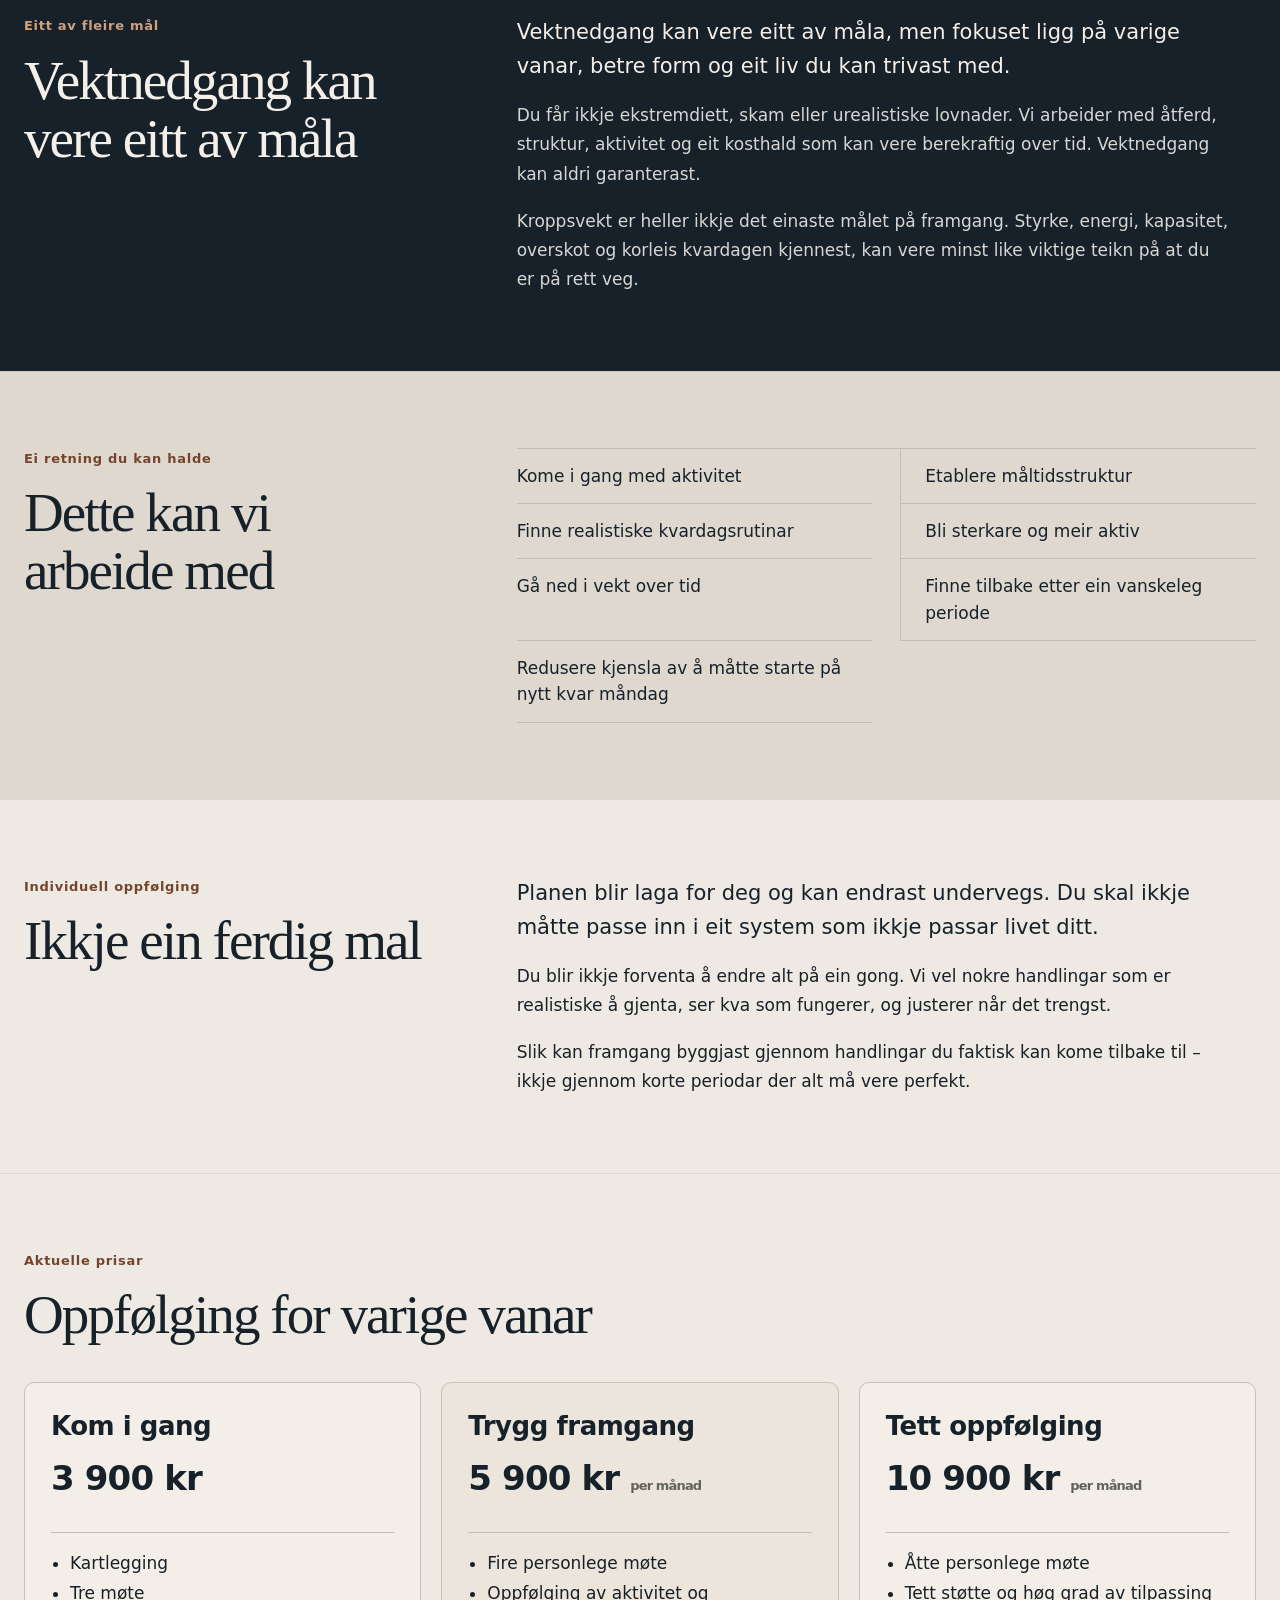
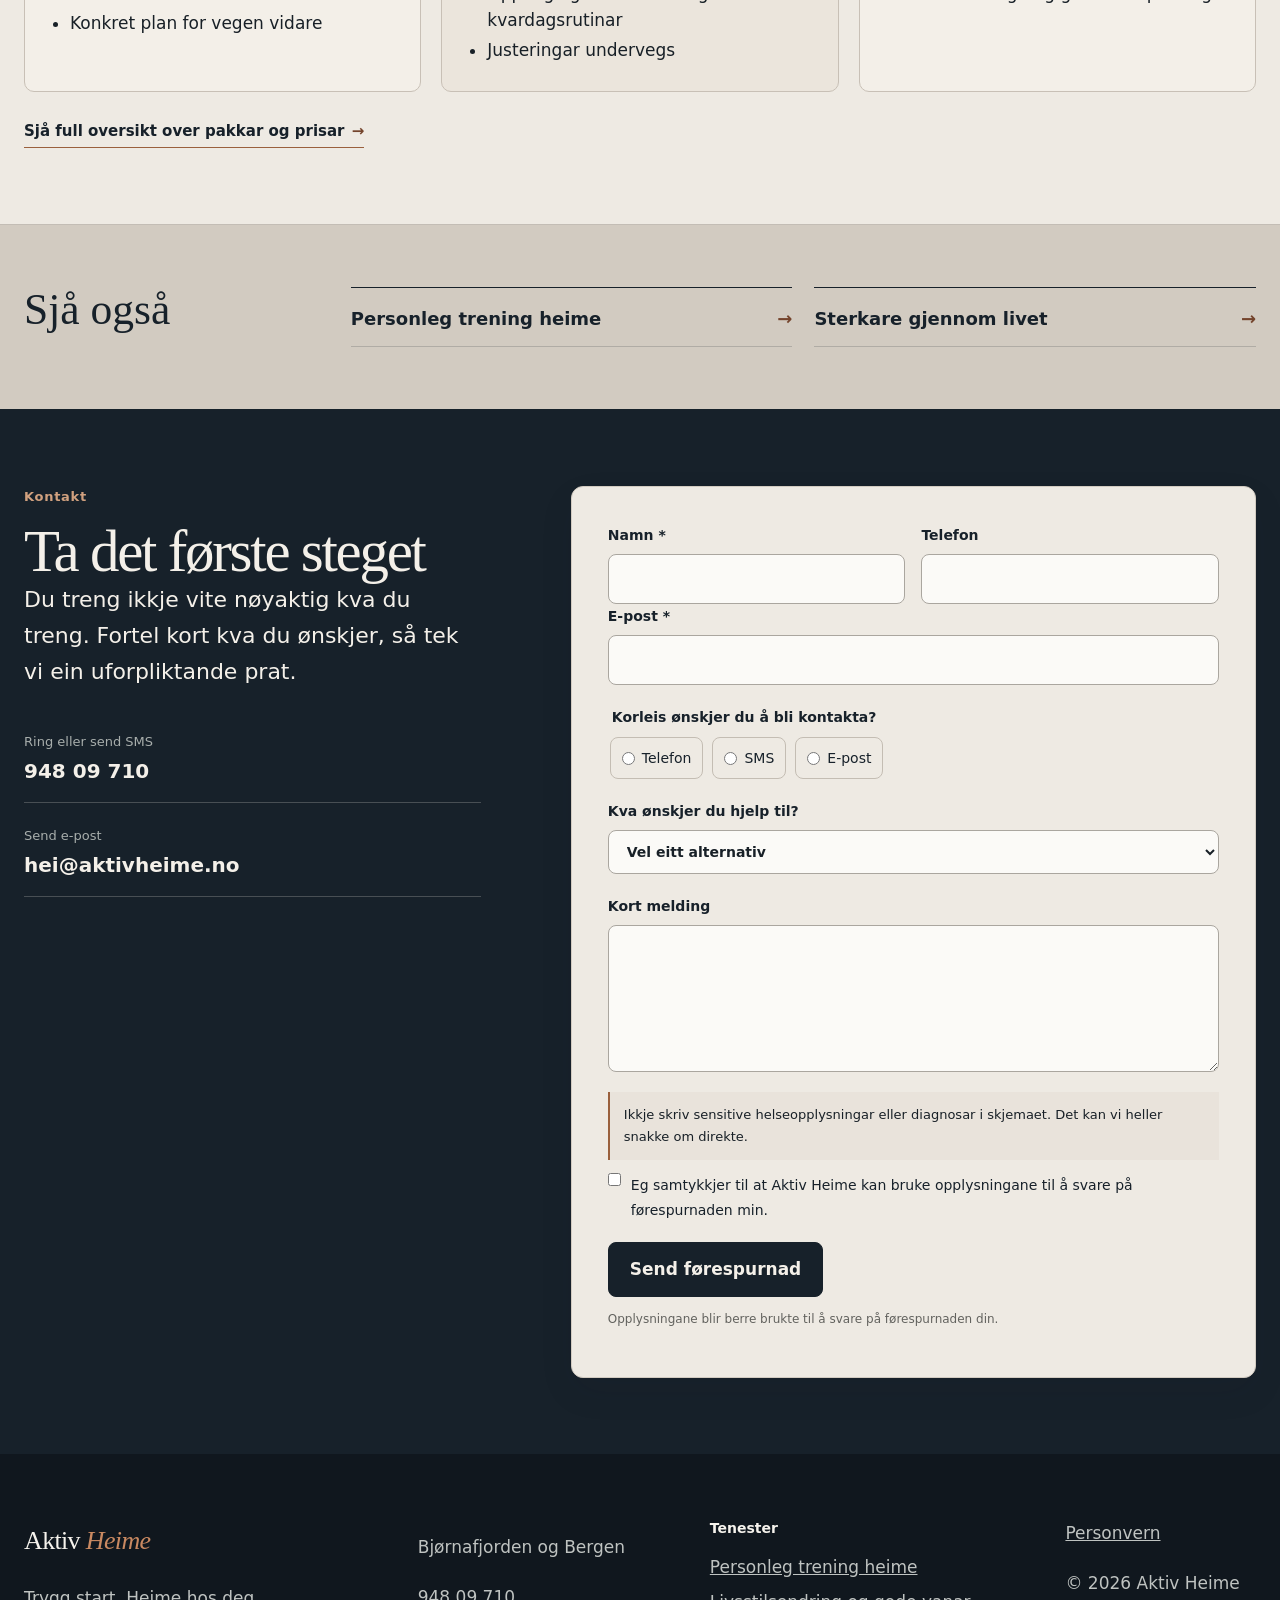
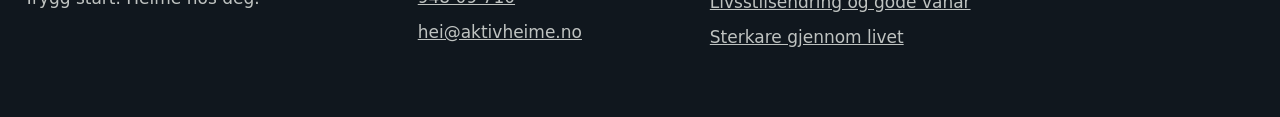
==== commit ecd98bd8: "Forfin visuell konsistens på tenestesidene" ====
--- a/livsstilsendring.html
+++ b/livsstilsendring.html
@@ -18,7 +18,7 @@
   <meta name="twitter:description" content="Personleg støtte til aktivitet, kosthald og realistiske rutinar som passar inn i livet ditt.">
   <meta name="twitter:image" content="https://aktivheime.no/assets/bjorn-hero.jpg">
   <link rel="icon" href="favicon.svg" type="image/svg+xml">
-  <link rel="stylesheet" href="styles.css">
+  <link rel="stylesheet" href="styles.css?v=20260724-2">
   <script type="application/ld+json">
   {
     "@context": "https://schema.org",
@@ -74,7 +74,7 @@
   }
   </script>
 </head>
-<body>
+<body class="service-page">
   <a class="skip-link" href="#hovudinnhald">Gå til hovudinnhaldet</a>
   <header class="site-header">
     <div class="container nav-wrap">
@@ -84,15 +84,17 @@
     </div>
   </header>
   <main id="hovudinnhald">
-    <section class="service-hero service-hero-text">
+    <section class="service-hero service-hero-light service-hero-editorial">
       <div class="container">
         <nav class="breadcrumbs" aria-label="Brødsmular"><ol><li><a href="/">Framside</a></li><li aria-current="page">Livsstilsendring</li></ol></nav>
-        <div class="service-hero-copy">
-          <p class="eyebrow">Livsstilsendring og gode vanar</p>
-          <h1>Endring som passar inn i livet ditt</h1>
-          <p class="lead">Ei god livsstilsendring handlar ikkje om å vere perfekt. Det handlar om å finne vanar du kan leve med, også når kvardagen blir travel eller motivasjonen svingar.</p>
-          <p class="service-support">Små, realistiske steg kan gi ei retning som varer.</p>
-          <div class="actions"><a class="button primary" href="#kontakt">Avtal ein uforpliktande samtale</a><a class="button secondary" href="#slik-jobbar-vi">Sjå oppfølginga</a></div>
+        <div class="service-editorial-grid">
+          <div class="service-hero-copy">
+            <p class="eyebrow">Livsstilsendring og gode vanar</p>
+            <h1>Endring som passar inn i livet ditt</h1>
+            <p class="lead">Ei god livsstilsendring handlar ikkje om å vere perfekt. Det handlar om å finne vanar du kan leve med, også når kvardagen blir travel eller motivasjonen svingar.</p>
+            <div class="actions"><a class="button primary" href="#kontakt">Avtal ein uforpliktande samtale</a><a class="secondary-link" href="#slik-jobbar-vi">Sjå oppfølginga</a></div>
+          </div>
+          <div class="service-hero-note"><p class="service-support">Små, realistiske steg kan gi ei retning som varer.</p></div>
         </div>
       </div>
     </section>
@@ -164,13 +166,13 @@
           <article class="summary-card"><h3>Trygg framgang</h3><p class="price">5 900 kr <small>per månad</small></p><ul><li>Fire personlege møte</li><li>Oppfølging av aktivitet og kvardagsrutinar</li><li>Justeringar undervegs</li></ul></article>
           <article class="summary-card"><h3>Tett oppfølging</h3><p class="price">10 900 kr <small>per månad</small></p><ul><li>Åtte personlege møte</li><li>Tett støtte og høg grad av tilpassing</li></ul></article>
         </div>
-        <p class="pricing-overview"><a class="text-link" href="/#pakkar">Sjå full oversikt over pakkar og prisar →</a></p>
-      </div>
-    </section>
-
-    <section class="service-section related">
+        <p class="pricing-overview"><a class="secondary-link" href="/#pakkar">Sjå full oversikt over pakkar og prisar</a></p>
+      </div>
+    </section>
+
+    <section class="service-section related" id="sja-ogsa">
       <div class="container related-grid">
-        <div><p class="eyebrow">Sjå også</p><h2>Andre måtar å få oppfølging på</h2></div>
+        <div><h2>Sjå også</h2></div>
         <div class="related-links"><a href="personleg-trening-heime.html">Personleg trening heime</a><a href="sterkare-gjennom-livet.html">Sterkare gjennom livet</a></div>
       </div>
     </section>
--- a/styles.css
+++ b/styles.css
@@ -7,6 +7,7 @@
   --muted:#62625e;
   --copper:#9a603d;
   --copper-text:#74442c;
+  --copper-on-dark:#d1a17f;
   --line:#c4bdb3;
   --line-dark:rgba(255,255,255,.18);
   --white:#f4f0e9;
@@ -14,6 +15,9 @@
   --radius-large:12px;
   --shadow:0 14px 36px rgba(23,32,42,.07);
   --container:1280px;
+  --space-section:76px;
+  --space-compact:62px;
+  --space-hero:64px;
   --serif:Iowan Old Style,Palatino Linotype,Book Antiqua,Palatino,Georgia,serif;
   --sans:Inter,ui-sans-serif,system-ui,-apple-system,BlinkMacSystemFont,"Segoe UI",sans-serif;
 }
@@ -44,7 +48,7 @@
 .hero-grid{display:grid;grid-template-columns:minmax(0,.95fr) minmax(410px,1.05fr);gap:76px;align-items:center}
 .hero-copy{padding:18px 0;max-width:650px}
 .eyebrow{margin:0 0 14px;color:var(--copper-text);font-size:13px;font-weight:750;letter-spacing:.055em}
-.hero .eyebrow{color:#c58a62}
+.hero .eyebrow{color:var(--copper-on-dark)}
 .hero h1,.section h2{margin:0;color:var(--navy);font-family:var(--serif);font-weight:400;line-height:1.01;letter-spacing:-.038em}
 .hero h1{color:#faf8f3;font-size:clamp(58px,6vw,88px);max-width:650px}
 .hero h1 em{color:#d5a17d;font-weight:400}
@@ -66,7 +70,7 @@
 .ticks li{position:relative;padding-left:15px;font-size:14px}
 .ticks li:before{content:"";position:absolute;left:0;top:.72em;width:5px;height:5px;background:var(--copper)}
 
-.section{padding:80px 0;border-top:1px solid rgba(23,32,42,.07)}
+.section{padding:var(--space-section) 0;border-top:1px solid rgba(23,32,42,.07)}
 .section-head{max-width:760px;margin-bottom:38px}
 .section h2{font-size:clamp(43px,4.6vw,60px)}
 .section-head>p:last-child{max-width:650px;color:var(--muted);font-size:18px}
@@ -75,45 +79,50 @@
 .intro-grid{display:grid;grid-template-columns:.75fr 1.25fr;gap:82px;align-items:start}
 .intro-copy>p:not(.eyebrow){max-width:500px;margin:20px 0 0}
 .intro .ticks{margin-top:24px}
-.fit-panel h3{margin:0 0 24px;color:var(--navy);font-family:var(--serif);font-size:clamp(30px,3vw,42px);font-weight:400;line-height:1.16}
+.fit-panel h3{margin:0 0 24px;color:var(--navy);font-size:clamp(27px,2.5vw,34px);font-weight:700;line-height:1.2;letter-spacing:-.02em}
 .fit-grid{display:grid;grid-template-columns:1fr 1fr;border-top:1px solid var(--line)}
-.fit-grid p{margin:0;padding:16px 20px 16px 0;border-bottom:1px solid var(--line);font-family:var(--serif);font-size:18px;line-height:1.42;color:var(--navy)}
+.fit-grid p{margin:0;padding:16px 20px 16px 0;border-bottom:1px solid var(--line);font-size:17px;line-height:1.55;color:var(--navy)}
 .fit-grid p:nth-child(even){padding-left:20px;border-left:1px solid var(--line)}
 .fit-grid p:last-child{grid-column:1/-1}
 .fit-grid p:before{content:"";display:inline-block;width:14px;height:1px;margin:0 10px .35em 0;background:var(--copper)}
 
 .life{background:var(--navy);color:#d4d5d2}
 .life-grid{display:grid;grid-template-columns:.72fr 1.28fr;gap:76px;align-items:start}
-.large-copy{max-width:690px;margin-top:0;color:var(--navy);font-family:var(--serif);font-size:27px;line-height:1.5}
+.large-copy{max-width:690px;margin-top:0;color:var(--navy);font-size:22px;line-height:1.65}
 .life h2{color:var(--white)}
 .life .large-copy{color:var(--white)}
+.life .eyebrow,.contact .eyebrow{color:var(--copper-on-dark)}
 .life blockquote,.about blockquote{max-width:700px;margin:30px 0 0;padding:0;color:var(--copper);border:0;font-family:var(--serif);font-size:clamp(31px,3vw,44px);line-height:1.24}
 .life blockquote{max-width:760px;color:var(--white);font-size:clamp(36px,4vw,55px)}
 .life blockquote:before{content:"";display:block;width:58px;height:1px;margin-bottom:20px;background:var(--copper)}
-.life .more-link{color:var(--white);border-color:rgba(255,255,255,.42)}
 
 .services{background:var(--stone)}
 .card-grid{display:grid;grid-template-columns:repeat(3,1fr);gap:32px}
 .card-grid article{padding:22px 24px 12px 0;border-top:1px solid var(--navy)}
 .card-grid article>span{color:var(--copper-text);font-size:12px;font-weight:750}
-.card-grid h3,.price-grid h3,.process h3{color:var(--navy);font-family:var(--serif);font-size:28px;font-weight:400;line-height:1.2}
+.card-grid h3,.price-grid h3,.process h3{color:var(--navy);font-size:25px;font-weight:700;line-height:1.25;letter-spacing:-.018em}
 .card-grid h3{margin:19px 0 12px}
 .card-grid article p{margin-bottom:0}
-.more-link{display:inline-block;margin-top:18px;color:var(--navy);font-weight:700;text-decoration:none;border-bottom:1px solid var(--copper);text-underline-offset:5px}
-.more-link:hover{border-color:var(--navy)}
-.note{max-width:900px;margin-top:28px;padding:14px 20px;border-left:2px solid var(--copper);background:rgba(244,241,235,.66)}
+.secondary-link{display:inline-flex;align-items:center;gap:.48em;margin-top:20px;padding:0 0 4px;color:var(--navy);border-bottom:1px solid var(--copper);font-size:15px;font-weight:650;line-height:1.45;text-decoration:none}
+.secondary-link:after{content:"→";color:var(--copper-text)}
+.secondary-link:hover{border-bottom-color:currentColor}
+.actions .secondary-link,.pricing-overview .secondary-link{margin-top:0}
+.hero .secondary-link,.life .secondary-link,.service-hero:not(.service-hero-light) .secondary-link{color:#f0ede7;border-bottom-color:rgba(255,255,255,.42)}
+.hero .secondary-link:after,.life .secondary-link:after,.service-hero:not(.service-hero-light) .secondary-link:after{color:var(--copper-on-dark)}
+.hero .secondary-link:hover,.life .secondary-link:hover,.service-hero:not(.service-hero-light) .secondary-link:hover{border-bottom-color:#fff}
+.note{max-width:880px;margin-top:34px;padding:2px 0 2px 20px;border-left:2px solid var(--copper);background:transparent}
 
 .pricing{background:var(--surface);color:var(--ink)}
 .pricing h2{color:var(--navy)}
 .pricing .section-head{max-width:840px}
 .pricing .section-head>p:last-child{color:var(--muted)}
 .price-grid{display:grid;grid-template-columns:repeat(3,1fr);gap:20px}
-.pricing{padding-top:72px;padding-bottom:72px}
+.pricing{padding-top:var(--space-section);padding-bottom:var(--space-section)}
 .price-grid article{display:flex;flex-direction:column;padding:28px 27px 25px;background:#f3efe8;color:var(--ink);border:1px solid #c8c0b6;border-radius:10px;box-shadow:none}
 .price-grid article:nth-child(2){background:#ebe5dc;border-color:#8d8175}
 .package{margin:0 0 14px;color:var(--copper-text);font-size:12px;font-weight:750;letter-spacing:.035em}
 .price-grid h3{margin:0 0 8px;font-size:32px}
-.price{margin:0 0 17px;color:var(--navy);font-family:var(--serif);font-size:36px}
+.price{margin:0 0 17px;color:var(--navy);font-size:34px;font-weight:650;letter-spacing:-.025em}
 .price small{color:var(--muted);font-family:var(--sans);font-size:13px}
 .price-grid ul{flex:1;margin:15px 0 20px;padding:15px 0 0 19px;border-top:1px solid var(--line)}
 .price-grid li{margin:3px 0}
@@ -140,7 +149,7 @@
 .process .section-head{margin-bottom:30px}
 .process ol{display:grid;grid-template-columns:repeat(4,1fr);gap:36px;list-style:none;padding:0}
 .process li{padding-top:16px;border-top:1px solid var(--navy)}
-.process li>span{color:var(--copper);font-family:var(--serif);font-size:30px}
+.process li>span{color:var(--copper-text);font-size:24px;font-weight:700}
 .process h3{margin:10px 0 6px}
 .process li p{margin:0}
 
@@ -153,7 +162,7 @@
 .travel-card span{text-align:right;color:var(--copper-text);font-weight:700}
 .travel-card p{color:var(--muted);font-size:14px}
 
-.contact{padding:76px 0;background:var(--navy);color:#d7d7d3}
+.contact{padding:var(--space-section) 0;background:var(--navy);color:#d7d7d3}
 .contact h2{color:var(--white)}
 .contact .large-copy{color:var(--white)}
 .contact-grid{display:grid;grid-template-columns:.8fr 1.2fr;gap:90px;align-items:start}
@@ -195,74 +204,86 @@
 .privacy p{max-width:720px}
 
 .anchor-target{display:block;height:0;scroll-margin-top:82px}
-.service-hero{padding:0 0 64px;background:var(--navy);color:#e9e6df}
-.breadcrumbs{padding:22px 0 30px}
-.breadcrumbs ol{display:flex;align-items:center;flex-wrap:wrap;gap:7px 11px;list-style:none;margin:0;padding:0}
-.breadcrumbs li{display:flex;align-items:center;gap:11px;color:#aeb3b2;font-size:13px}
+.service-page{background:var(--stone)}
+.service-hero{position:relative;overflow:hidden;padding:0 0 var(--space-hero);background:var(--navy);color:#e9e6df}
+.breadcrumbs{padding:18px 0 30px}
+.breadcrumbs ol{display:inline-flex;max-width:100%;align-items:center;flex-wrap:wrap;gap:5px 10px;list-style:none;margin:0;padding:0}
+.breadcrumbs li{display:inline-flex;align-items:center;gap:10px;color:#aeb3b2;font-size:12px;line-height:1.45;letter-spacing:.015em}
 .breadcrumbs li+li:before{content:"/";color:#7f8788}
-.breadcrumbs a{color:#e8e4dc;text-underline-offset:4px}
-.service-hero-grid{display:grid;grid-template-columns:minmax(0,.95fr) minmax(400px,1.05fr);gap:76px;align-items:center}
-.service-hero-copy{max-width:690px}
-.service-hero-copy .eyebrow{color:#c58a62}
-.service-hero h1{max-width:760px;margin:0;color:#faf8f3;font-family:var(--serif);font-size:clamp(54px,5.7vw,82px);font-weight:400;line-height:1.01;letter-spacing:-.04em}
-.service-hero .lead{margin-bottom:13px}
+.breadcrumbs a{color:#e8e4dc;text-decoration-color:rgba(232,228,220,.5);text-underline-offset:4px}
+.breadcrumbs a:hover{text-decoration-color:currentColor}
+.service-hero-grid{display:grid;grid-template-columns:minmax(0,.95fr) minmax(390px,1.05fr);gap:clamp(52px,6.5vw,92px);align-items:center}
+.service-hero-copy{max-width:650px}
+.service-hero-copy .eyebrow{color:var(--copper-on-dark)}
+.service-hero h1{max-width:760px;margin:0;color:#faf8f3;font-family:var(--serif);font-size:clamp(54px,5.7vw,82px);font-weight:400;line-height:1.01;letter-spacing:-.04em;text-wrap:balance}
+.service-hero .lead{max-width:34em;margin-bottom:13px}
 .service-support{max-width:620px;margin:0;color:#aeb3b2;font-size:14px}
 .service-hero .primary{background:var(--surface);border-color:var(--surface);color:var(--navy)}
 .service-hero .primary:hover{background:#fff}
-.service-hero .secondary{min-height:auto;padding:5px 0;border:0;border-bottom:1px solid rgba(255,255,255,.42);border-radius:0;color:#f0ede7;font-weight:600}
-.service-hero .secondary:hover{border-color:#fff}
-.service-hero-image{height:min(590px,66vh);margin:0;overflow:hidden;border:1px solid rgba(255,255,255,.16);border-radius:10px;background:#d7d5d0}
+.service-hero-image{height:clamp(480px,42vw,590px);margin:0;overflow:hidden;border:1px solid rgba(255,255,255,.16);border-radius:10px;background:#d7d5d0}
 .service-hero-image picture{display:block;width:100%;height:100%}
 .service-hero-image img{width:100%;height:100%;object-fit:cover;object-position:50% 22%}
-.service-hero-text{padding-bottom:72px}
-.service-hero-text .service-hero-copy{max-width:920px}
-.service-hero-text h1{max-width:920px}
-.service-hero-text .lead{max-width:790px}
 .service-hero-bw .service-hero-image img{object-position:50% 18%}
-.hero-quote{max-width:650px;margin:26px 0 0;color:#d5a17d;font-family:var(--serif);font-size:clamp(27px,2.7vw,39px);line-height:1.25}
-
-.service-section{padding:76px 0;border-top:1px solid rgba(23,32,42,.08)}
+.hero-quote{max-width:610px;margin:27px 0 0;padding-top:18px;border-top:1px solid rgba(213,161,125,.48);color:#d5a17d;font-family:var(--serif);font-size:clamp(28px,2.7vw,40px);line-height:1.22;text-wrap:balance}
+
+.service-hero-light{background:var(--surface);color:var(--ink);border-bottom:1px solid rgba(23,32,42,.1)}
+.service-hero-light .breadcrumbs li{color:var(--muted)}
+.service-hero-light .breadcrumbs li+li:before{color:#9d978f}
+.service-hero-light .breadcrumbs a{color:var(--navy);text-decoration-color:rgba(23,32,42,.35)}
+.service-hero-light .service-hero-copy .eyebrow{color:var(--copper-text)}
+.service-hero-light h1{color:var(--navy)}
+.service-hero-light .lead{color:var(--ink)}
+.service-hero-light .primary{background:var(--navy);border-color:var(--navy);color:var(--white)}
+.service-hero-light .primary:hover{background:var(--navy-soft)}
+.service-editorial-grid{display:grid;grid-template-columns:minmax(0,1.25fr) minmax(290px,.75fr);gap:clamp(52px,7vw,104px);align-items:end}
+.service-hero-editorial .service-hero-copy{max-width:760px;padding:16px 0 8px}
+.service-hero-note{display:flex;aspect-ratio:4/3;padding:34px;align-items:flex-end;background:var(--navy);border-top:2px solid var(--copper);border-radius:10px}
+.service-hero-note .service-support{max-width:13em;color:var(--white);font-family:var(--serif);font-size:clamp(25px,2.2vw,32px);line-height:1.35}
+
+.service-section{padding:var(--space-section) 0;border-top:1px solid rgba(23,32,42,.08)}
 .service-section.surface{background:var(--surface)}
 .service-section.dark{background:var(--navy);color:#d7d7d3}
-.service-grid{display:grid;grid-template-columns:minmax(260px,.72fr) minmax(0,1.28fr);gap:80px;align-items:start}
+.service-grid{display:grid;grid-template-columns:minmax(260px,.72fr) minmax(0,1.28fr);gap:clamp(54px,6vw,82px);align-items:start}
 .service-heading{max-width:470px}
-.service-heading h2,.service-section>.container>.section-head h2{margin:0;color:var(--navy);font-family:var(--serif);font-size:clamp(40px,4.3vw,58px);font-weight:400;line-height:1.06;letter-spacing:-.035em}
+.service-heading h2,.service-section>.container>.section-head h2{margin:0;color:var(--navy);font-family:var(--serif);font-size:clamp(40px,4.3vw,58px);font-weight:400;line-height:1.06;letter-spacing:-.035em;text-wrap:balance}
 .service-section.dark .service-heading h2{color:var(--white)}
-.service-prose{max-width:720px}
+.service-section.dark .eyebrow{color:var(--copper-on-dark)}
+.service-prose{max-width:66ch}
 .service-prose>p:first-child{margin-top:0}
 .service-prose p{margin-bottom:18px}
 .service-prose p:last-child{margin-bottom:0}
-.service-intro{font-family:var(--serif);font-size:24px;line-height:1.52;color:var(--navy)}
+.service-intro{font-size:21px;line-height:1.62;color:var(--navy)}
 .dark .service-intro{color:var(--white)}
-.editorial-list{display:grid;grid-template-columns:1fr 1fr;gap:0 28px;list-style:none;margin:0;padding:0;border-top:1px solid var(--line)}
-.editorial-list li{padding:14px 0;border-bottom:1px solid var(--line);color:var(--navy);font-family:var(--serif);font-size:19px;line-height:1.42}
+.editorial-list{display:grid;max-width:780px;grid-template-columns:1fr 1fr;gap:0 28px;list-style:none;margin:0;padding:0;border-top:1px solid var(--line)}
+.editorial-list li{padding:14px 0;border-bottom:1px solid var(--line);color:var(--navy);font-size:17px;line-height:1.55}
 .editorial-list li:nth-child(even){padding-left:24px;border-left:1px solid var(--line)}
 .step-list{display:grid;grid-template-columns:repeat(5,1fr);gap:24px;list-style:none;margin:34px 0 0;padding:0}
 .step-list li{padding-top:15px;border-top:1px solid var(--navy)}
-.step-list span{display:block;margin-bottom:9px;color:var(--copper-text);font-family:var(--serif);font-size:25px}
-.step-list strong{display:block;color:var(--navy);font-family:var(--serif);font-size:20px;font-weight:400;line-height:1.3}
+.step-list span{display:block;margin-bottom:9px;color:var(--copper-text);font-size:20px;font-weight:700}
+.step-list strong{display:block;color:var(--navy);font-size:17px;font-weight:700;line-height:1.4}
 .safety-note{margin-top:26px;padding:15px 18px;border-left:2px solid var(--copper);background:rgba(244,241,235,.6);color:var(--ink)}
 
 .service-pricing{background:var(--surface)}
 .service-pricing .section-head{max-width:820px}
-.summary-grid{display:grid;grid-template-columns:repeat(3,1fr);gap:20px}
+.summary-grid{display:grid;grid-template-columns:repeat(3,1fr);gap:20px;align-items:stretch}
 .summary-card{display:flex;flex-direction:column;padding:27px 26px 24px;border:1px solid #c8c0b6;border-radius:10px;background:#f3efe8}
 .summary-card:nth-child(2){background:#ebe5dc}
-.summary-card h3{margin:0 0 6px;color:var(--navy);font-family:var(--serif);font-size:30px;font-weight:400}
+.summary-card h3{margin:0 0 6px;color:var(--navy);font-size:26px;font-weight:700;line-height:1.25;letter-spacing:-.018em}
 .summary-card .price{margin-bottom:13px}
-.summary-card ul{flex:1;margin:12px 0 0;padding:14px 0 0 19px;border-top:1px solid var(--line)}
+.summary-card ul{flex:1;margin:12px 0 0;padding:14px 0 0 19px;border-top:1px solid var(--line);line-height:1.58}
 .summary-card li{margin:3px 0}
-.pricing-overview{margin:28px 0 0}
-
-.related{background:#d2cbc1}
-.related-grid{display:grid;grid-template-columns:.65fr 1.35fr;gap:80px}
-.related-grid h2{margin:0;color:var(--navy);font-family:var(--serif);font-size:clamp(38px,4vw,52px);font-weight:400;line-height:1.05}
-.related-links{display:grid;grid-template-columns:1fr 1fr;gap:26px}
-.related-links a{display:flex;min-height:105px;padding:18px 0;border-top:1px solid var(--navy);align-items:flex-start;justify-content:space-between;gap:20px;color:var(--navy);font-family:var(--serif);font-size:23px;line-height:1.3;text-decoration:none}
-.related-links a:after{content:"→";color:var(--copper-text)}
-.related-links a:hover{text-decoration:underline;text-underline-offset:6px}
+.pricing-overview{margin:24px 0 0}
+
+.related{padding:var(--space-compact) 0;background:#d2cbc1}
+.related-grid{display:grid;grid-template-columns:minmax(190px,.45fr) minmax(0,1.55fr);gap:clamp(46px,5vw,72px);align-items:start}
+.related-grid h2{max-width:8ch;margin:0;color:var(--navy);font-family:var(--serif);font-size:clamp(36px,3.4vw,46px);font-weight:400;line-height:1.05;text-wrap:balance}
+.related-links{display:grid;grid-template-columns:repeat(2,minmax(0,1fr));gap:22px}
+.related-links a{display:flex;min-width:0;padding:18px 0 15px;border-top:1px solid var(--navy);border-bottom:1px solid rgba(23,32,42,.18);align-items:flex-start;justify-content:space-between;gap:20px;color:var(--navy);font-size:18px;font-weight:650;line-height:1.4;text-decoration:none;overflow-wrap:anywhere}
+.related-links a:after{content:"→";flex:0 0 auto;color:var(--copper-text)}
+.related-links a:hover{color:var(--copper-text)}
 
 @media(max-width:900px){
+  :root{--space-section:64px;--space-compact:44px;--space-hero:52px}
   .hero-grid,.intro-grid,.life-grid,.about-grid,.travel-grid,.contact-grid{grid-template-columns:1fr;gap:44px}
   .hero{padding:44px 0 50px}
   .hero-copy{max-width:720px;padding:10px 0}
@@ -274,16 +295,18 @@
   .process ol{grid-template-columns:1fr 1fr}
   .about figure{max-width:540px}
   .about-grid>div{padding-top:0}
-  .section{padding:64px 0}
-  .service-hero-grid,.service-grid,.related-grid{grid-template-columns:1fr;gap:42px}
+  .service-hero-grid,.service-editorial-grid,.service-grid,.related-grid{grid-template-columns:1fr;gap:42px}
   .service-hero-image{height:auto;max-width:680px}
   .service-hero-image img{aspect-ratio:16/10}
+  .service-hero-note{max-width:680px;aspect-ratio:auto;padding:28px 30px}
+  .service-hero-note .service-support{max-width:18em}
   .step-list{grid-template-columns:1fr 1fr}
   .summary-grid{grid-template-columns:1fr 1fr}
   .footer-grid{grid-template-columns:1.2fr 1fr}
 }
 
 @media(max-width:680px){
+  :root{--space-section:44px;--space-compact:24px;--space-hero:42px}
   body{font-size:16px;line-height:1.6}
   .container{width:min(calc(100% - 30px),var(--container))}
   .nav-wrap{height:68px}
@@ -298,7 +321,6 @@
   .actions{display:flex;align-items:flex-start;gap:22px}
   .hero .primary{width:100%}
   .hero .secondary{width:auto}
-  .section{padding:42px 0}
   .section h2{font-size:41px}
   .section-head{margin-bottom:30px}
   .intro-grid{gap:34px}
@@ -316,7 +338,6 @@
   .travel{padding:38px 0}
   .travel-card div{flex-direction:column;gap:3px}
   .travel-card span{text-align:left}
-  .contact{padding:44px 0}
   .field-row{grid-template-columns:1fr}
   form{padding:22px}
   form>label,form>fieldset{margin-bottom:16px}
@@ -325,19 +346,28 @@
   .footer-grid{gap:18px}
   .footer-grid p{margin:8px 0}
   .hero-image img{aspect-ratio:4/5;object-position:50% 20%}
-  .service-hero{padding-bottom:42px}
-  .breadcrumbs{padding:16px 0 24px}
+  .breadcrumbs{padding:14px 0 23px}
+  .breadcrumbs li{font-size:11.5px}
   .service-hero h1{font-size:48px}
-  .service-hero-grid{gap:32px}
+  .service-hero-grid,.service-editorial-grid{gap:30px}
+  .service-hero-editorial .service-hero-copy{padding:4px 0 0}
+  .service-hero-note{padding:24px 22px}
+  .service-hero-note .service-support{font-size:24px}
+  .service-hero .primary{width:100%}
   .service-hero-image img{aspect-ratio:4/5;object-position:50% 20%}
-  .service-section{padding:48px 0}
+  .service-grid{gap:30px}
   .service-heading h2,.service-section>.container>.section-head h2{font-size:40px}
-  .service-intro{font-size:21px}
   .editorial-list,.summary-grid,.related-links{grid-template-columns:1fr}
   .editorial-list li:nth-child(even){padding-left:0;border-left:0}
   .step-list{grid-template-columns:1fr 1fr;gap:24px 18px}
   .summary-card{padding:23px 21px}
   .related-grid{gap:30px}
+  .related-links{gap:12px}
+  .related-links a{padding:16px 0;font-size:17px}
+}
+
+@media(max-width:480px){
+  .service-hero h1{font-size:clamp(40px,11.3vw,44px)}
 }
 
 @media(prefers-reduced-motion:reduce){
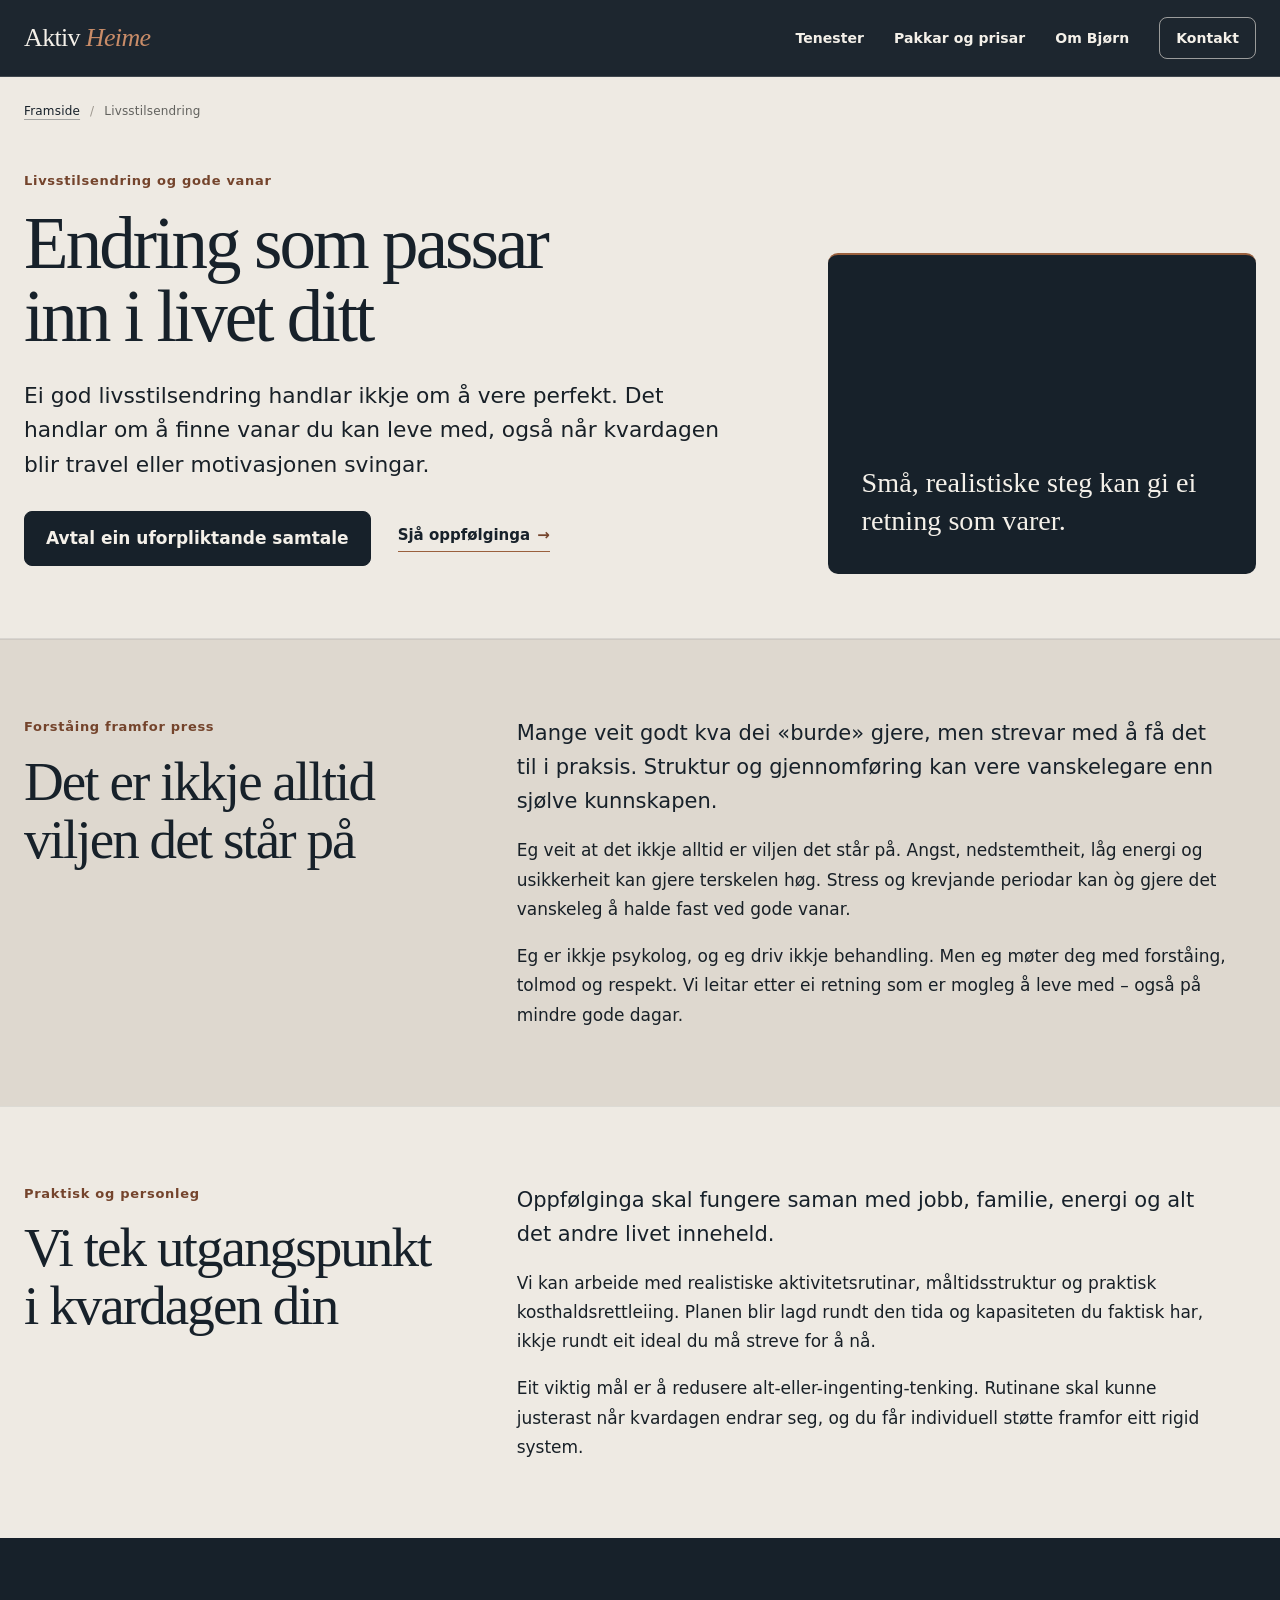
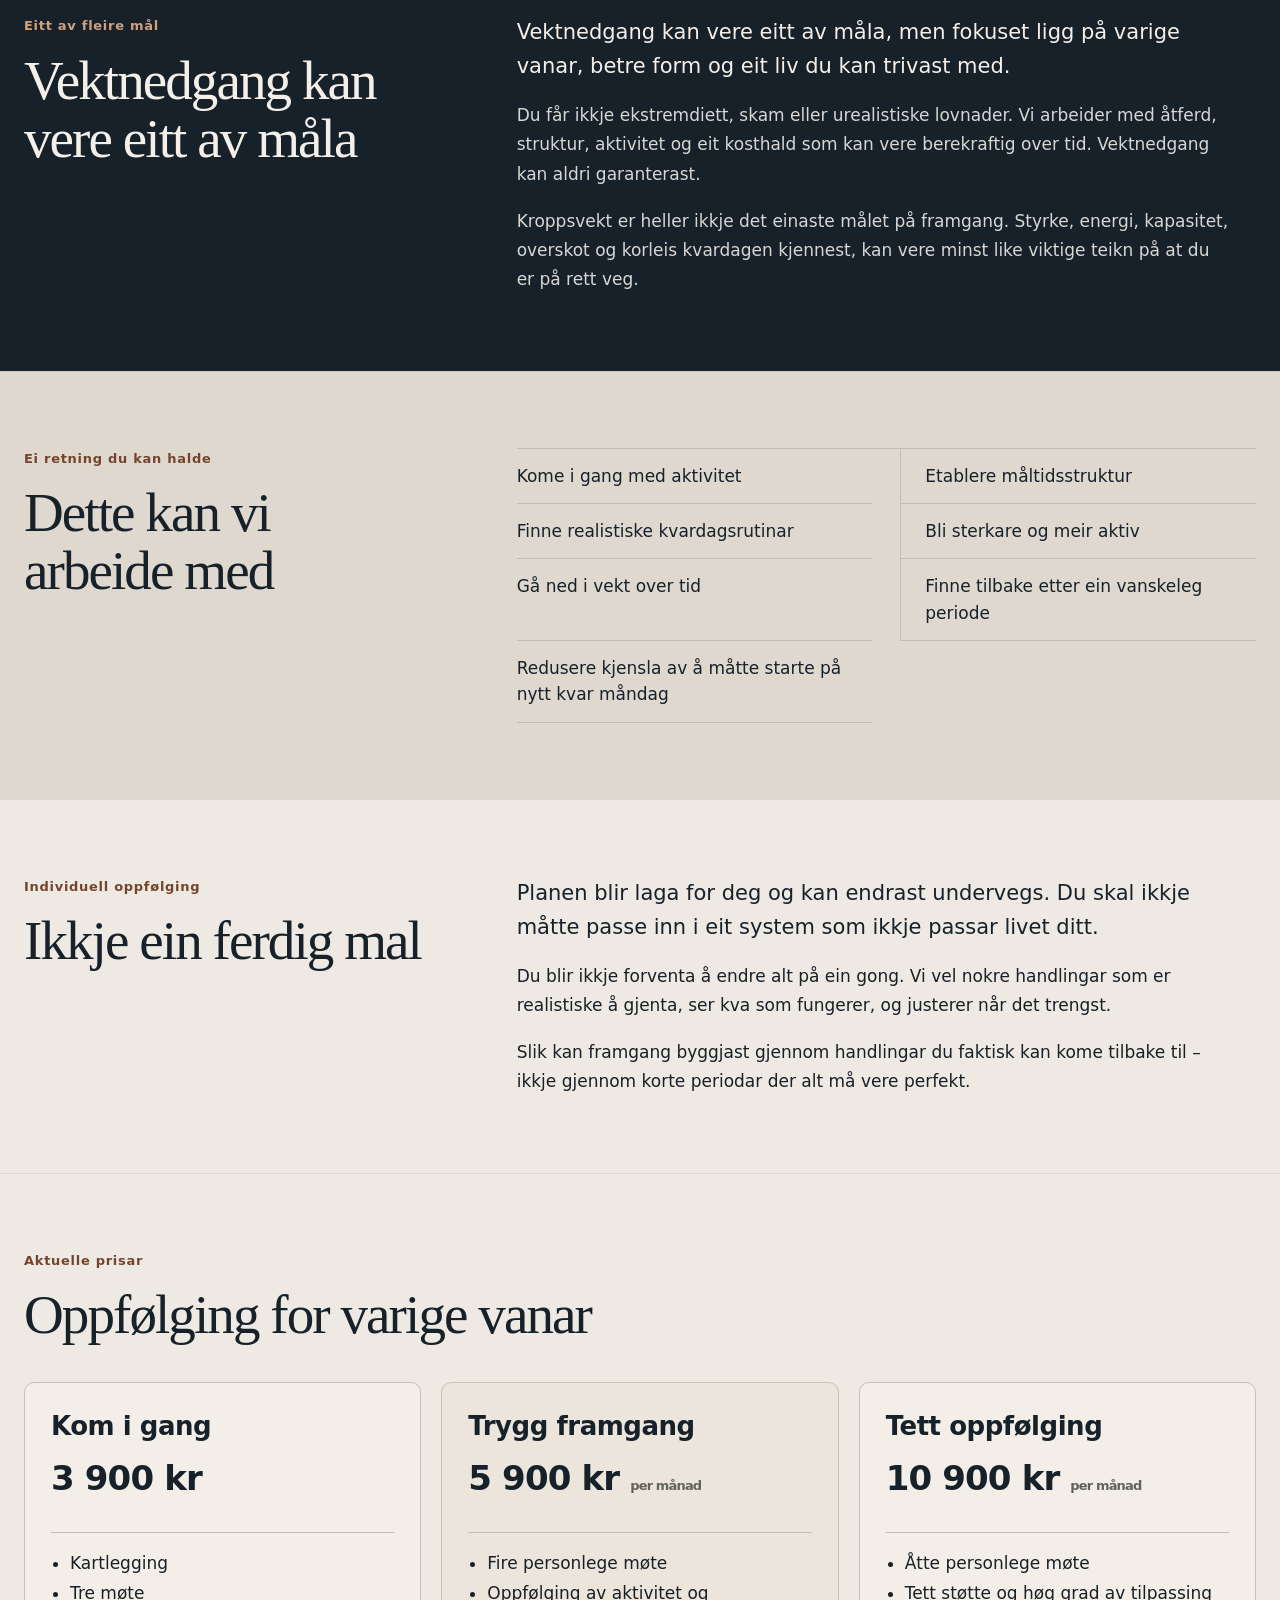
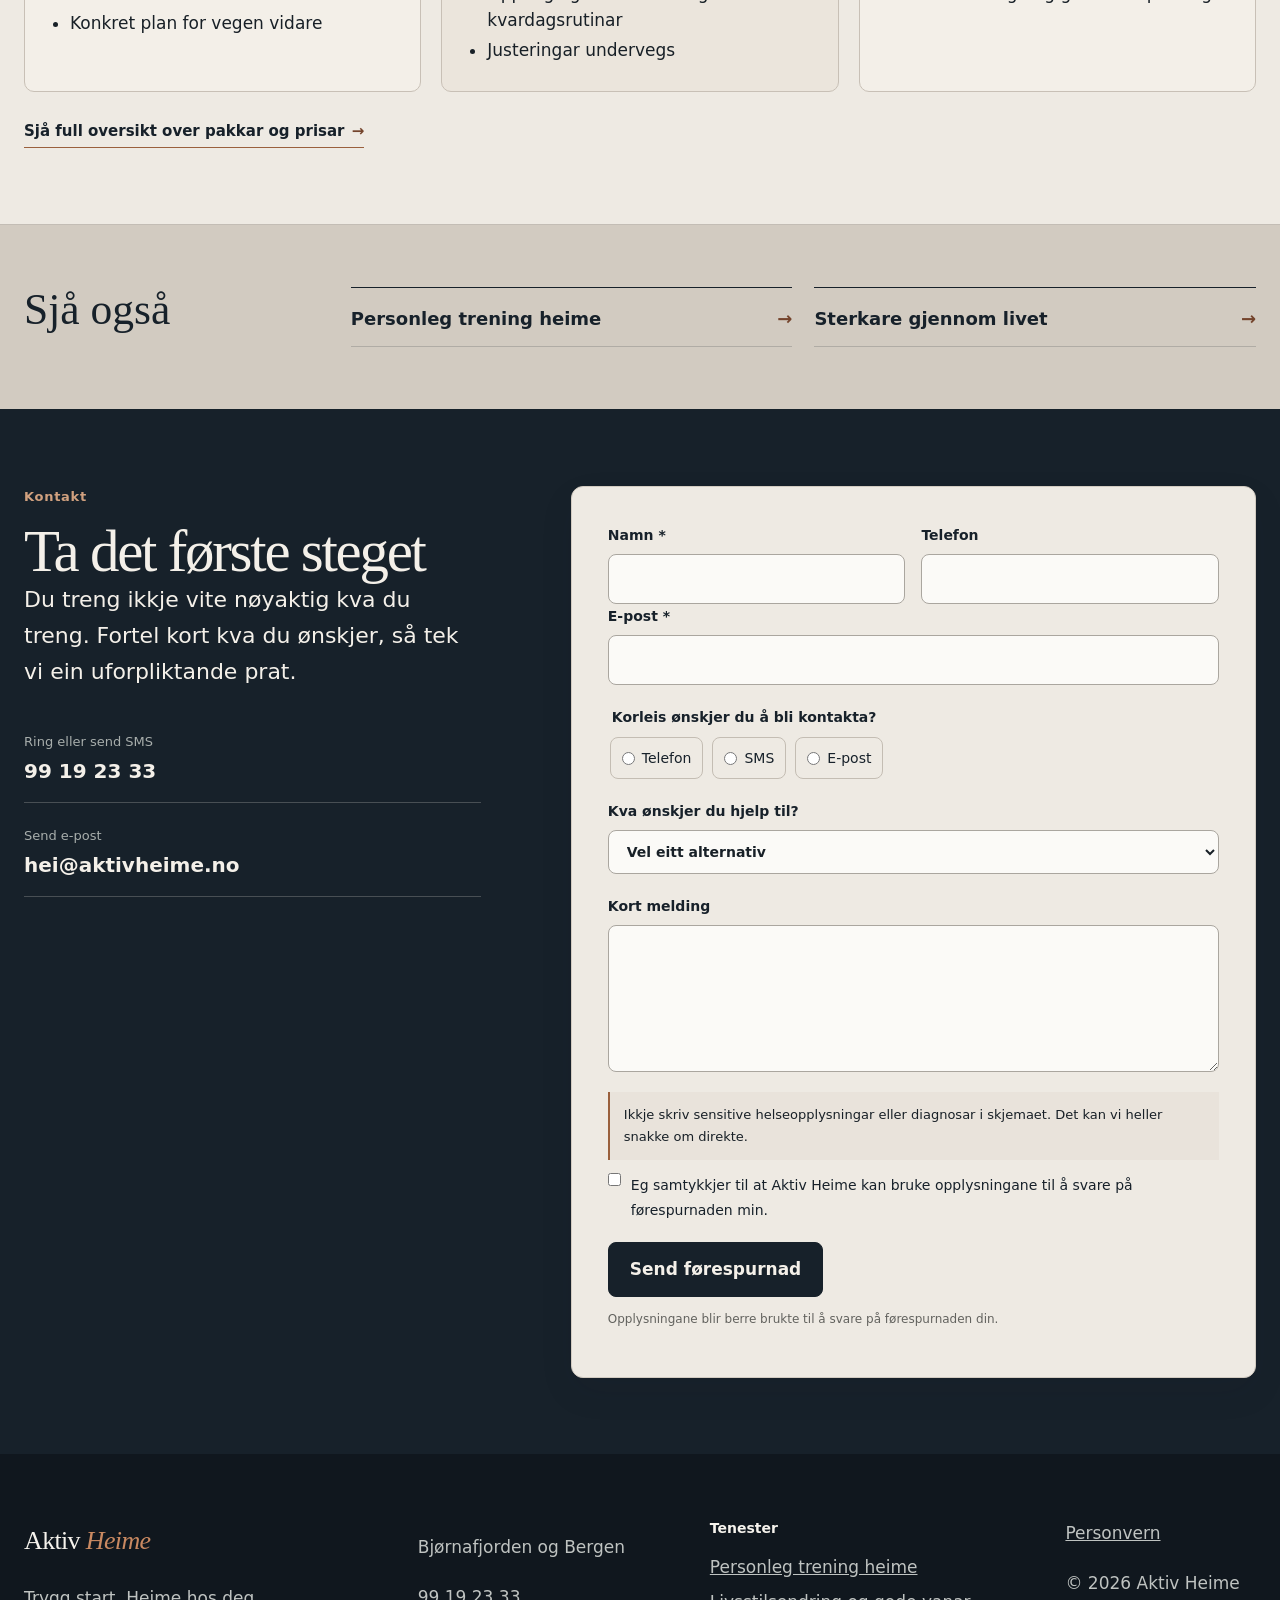
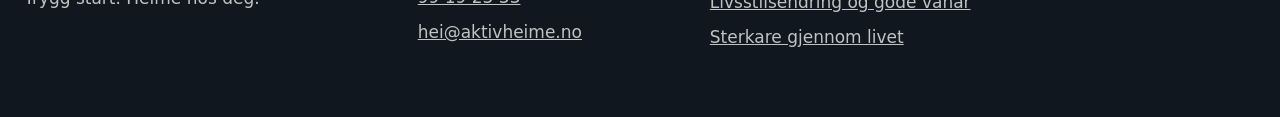
==== commit 2c87568c: "Update public phone number Co-Authored-By: Claude Opus 5 <noreply@anthropic.com> Claude-Session: htt" ====
--- a/livsstilsendring.html
+++ b/livsstilsendring.html
@@ -60,7 +60,7 @@
           "@id": "https://aktivheime.no/#provider",
           "name": "Aktiv Heime",
           "url": "https://aktivheime.no/",
-          "telephone": "+4794809710",
+          "telephone": "+4799192333",
           "email": "hei@aktivheime.no"
         },
         "areaServed": [
@@ -179,7 +179,7 @@
 
     <section class="section contact" id="kontakt">
       <div class="container contact-grid">
-        <div><p class="eyebrow">Kontakt</p><h2>Ta det første steget</h2><p class="large-copy">Du treng ikkje vite nøyaktig kva du treng. Fortel kort kva du ønskjer, så tek vi ein uforpliktande prat.</p><div class="contact-links"><a href="tel:+4794809710"><span>Ring eller send SMS</span><strong>948 09 710</strong></a><a href="mailto:hei@aktivheime.no"><span>Send e-post</span><strong>hei@aktivheime.no</strong></a></div></div>
+        <div><p class="eyebrow">Kontakt</p><h2>Ta det første steget</h2><p class="large-copy">Du treng ikkje vite nøyaktig kva du treng. Fortel kort kva du ønskjer, så tek vi ein uforpliktande prat.</p><div class="contact-links"><a href="tel:+4799192333"><span>Ring eller send SMS</span><strong>99 19 23 33</strong></a><a href="mailto:hei@aktivheime.no"><span>Send e-post</span><strong>hei@aktivheime.no</strong></a></div></div>
         <form id="kontakt-skjema" action="https://formspree.io/f/mvzebbpd" method="POST" novalidate>
           <input type="hidden" name="side" value="Livsstilsendring">
           <div class="form-status" role="status" aria-live="polite" aria-atomic="true" tabindex="-1"></div>
@@ -197,7 +197,7 @@
       </div>
     </section>
   </main>
-  <footer><div class="container footer-grid"><div><a class="wordmark light" href="/">Aktiv <span>Heime</span></a><p>Trygg start. Heime hos deg.</p></div><div><p>Bjørnafjorden og Bergen</p><a href="tel:+4794809710">948 09 710</a><a href="mailto:hei@aktivheime.no">hei@aktivheime.no</a></div><div><p class="footer-heading">Tenester</p><a href="personleg-trening-heime.html">Personleg trening heime</a><a href="livsstilsendring.html">Livsstilsendring og gode vanar</a><a href="sterkare-gjennom-livet.html">Sterkare gjennom livet</a></div><div><a href="personvern.html">Personvern</a><p>© <span id="year"></span> Aktiv Heime</p></div></div></footer>
+  <footer><div class="container footer-grid"><div><a class="wordmark light" href="/">Aktiv <span>Heime</span></a><p>Trygg start. Heime hos deg.</p></div><div><p>Bjørnafjorden og Bergen</p><a href="tel:+4799192333">99 19 23 33</a><a href="mailto:hei@aktivheime.no">hei@aktivheime.no</a></div><div><p class="footer-heading">Tenester</p><a href="personleg-trening-heime.html">Personleg trening heime</a><a href="livsstilsendring.html">Livsstilsendring og gode vanar</a><a href="sterkare-gjennom-livet.html">Sterkare gjennom livet</a></div><div><a href="personvern.html">Personvern</a><p>© <span id="year"></span> Aktiv Heime</p></div></div></footer>
   <script src="script.js" defer></script>
 </body>
 </html>
--- a/styles.css
+++ b/styles.css
@@ -196,6 +196,29 @@
 .footer-heading{margin:0 0 9px;color:#f6f3ed;font-size:14px;font-weight:700}
 .light{color:#f6f3ed}
 .light span{color:#c98961}
+
+.footer-credit{
+  grid-column:1/-1;
+  margin:8px 0 0;
+  padding-top:18px;
+  border-top:1px solid var(--line-dark);
+  text-align:center;
+  color:#858c8b;
+  font-size:13px;
+  line-height:1.5;
+}
+.footer-credit a{
+  margin:0;
+  color:#aeb4b2;
+  text-decoration:none;
+}
+.footer-credit a:hover,
+.footer-credit a:focus-visible{
+  color:var(--copper-on-dark);
+  text-decoration:underline;
+  text-underline-offset:4px;
+}
+
 :focus-visible{outline:3px solid #b76839;outline-offset:4px}
 
 .privacy{max-width:800px}
